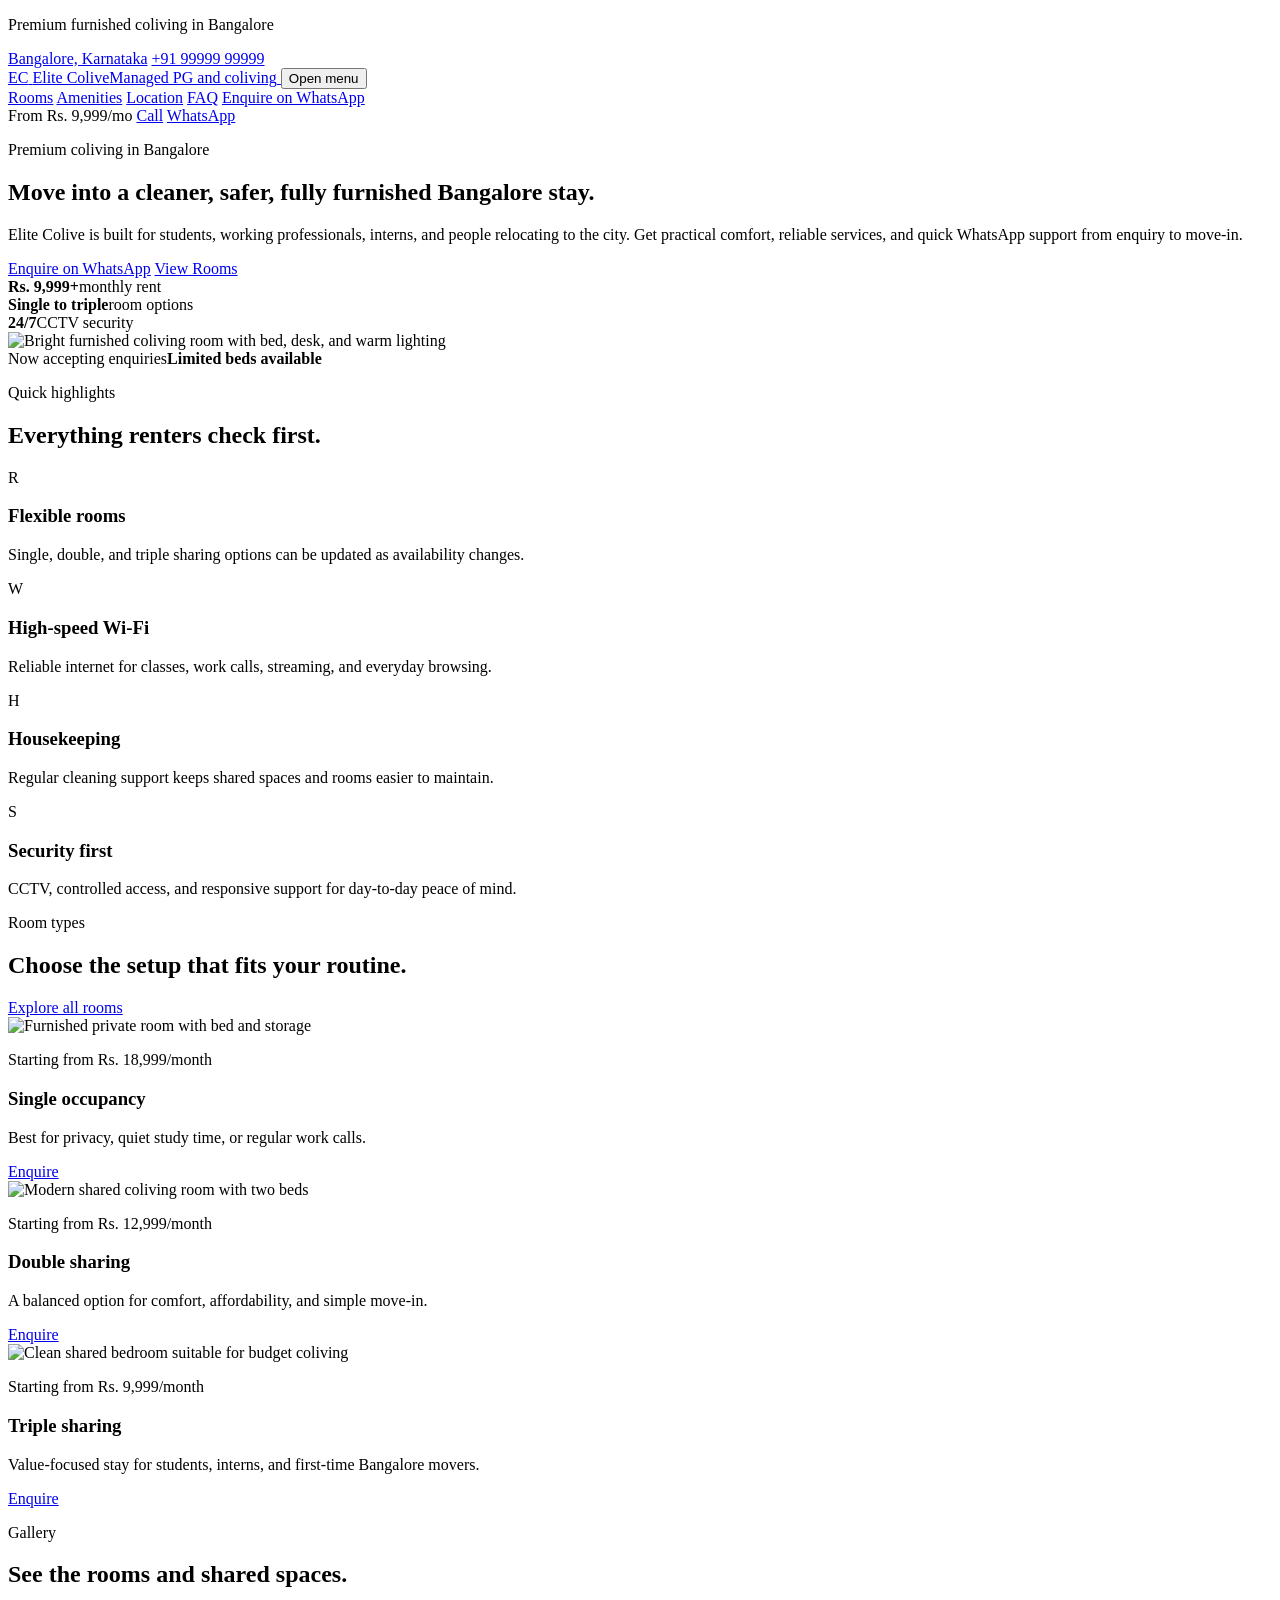
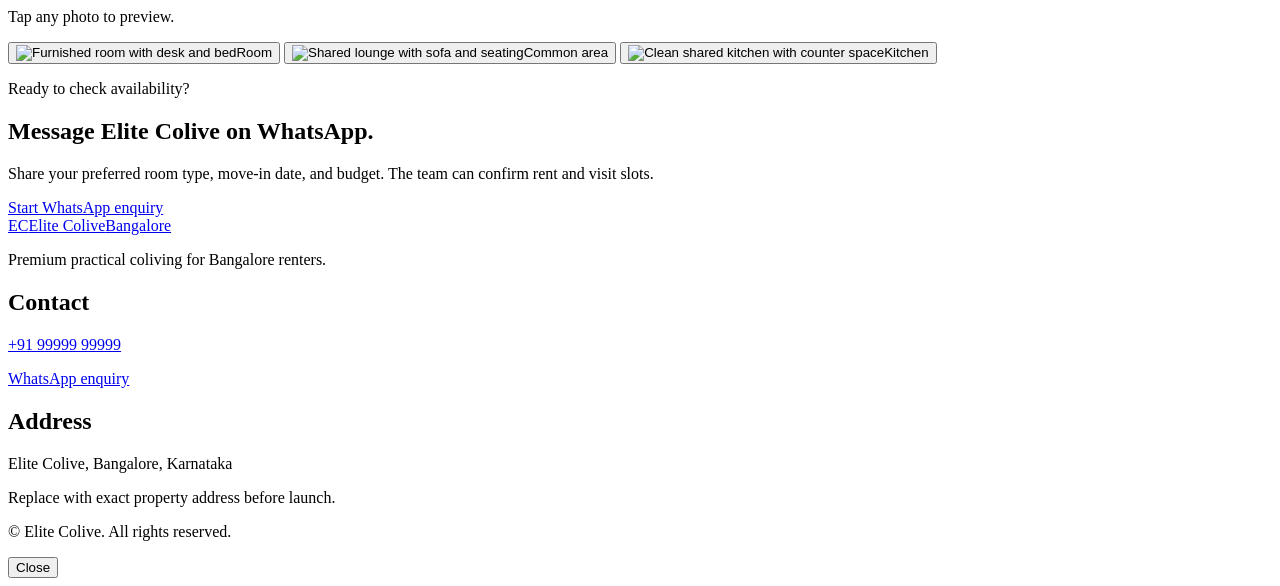
==== index.html @ 86d8f3c5 "Inital Upload" ====
<!DOCTYPE html>
<html lang="en">
  <head>
    <meta charset="UTF-8" />
    <meta name="viewport" content="width=device-width, initial-scale=1.0" />
    <title>Elite Colive Bangalore | Premium PG and Coliving Rooms</title>
    <meta name="description" content="Elite Colive offers clean, secure, fully furnished coliving rooms in Bangalore with Wi-Fi, housekeeping, food options, and quick WhatsApp enquiry." />
    <meta name="keywords" content="Elite Colive, colive Bangalore, PG in Bangalore, coliving Bangalore, furnished rooms Bangalore" />
    <meta property="og:title" content="Elite Colive Bangalore" />
    <meta property="og:description" content="Premium practical coliving rooms in Bangalore for students, professionals, interns, and relocators." />
    <meta property="og:image" content="https://images.unsplash.com/photo-1522708323590-d24dbb6b0267?auto=format&fit=crop&w=1200&q=80" />
    <meta property="og:type" content="website" />
    <link rel="preconnect" href="https://images.unsplash.com" />
    <link rel="stylesheet" href="assets/css/base.css" />
    <link rel="stylesheet" href="assets/css/components.css" />
    <link rel="stylesheet" href="assets/css/responsive.css" />
  </head>
  <body>
    <header class="site-header header-v2">
      <div class="header-top">
        <div class="container header-top-inner">
          <p>Premium furnished coliving in Bangalore</p>
          <div class="header-top-links">
            <a href="location.html">Bangalore, Karnataka</a>
            <a href="tel:+919999999999">+91 99999 99999</a>
          </div>
        </div>
      </div>
      <div class="container header-inner header-v2-inner">
        <a class="brand brand-v2" href="index.html" aria-label="Elite Colive home">
          <span class="brand-mark" aria-hidden="true">EC</span>
          <span><span class="brand-name">Elite Colive</span><span class="brand-place">Managed PG and coliving</span></span>
        </a>
        <button class="nav-toggle" type="button" aria-expanded="false" aria-controls="site-nav" data-nav-toggle>
          <span class="sr-only">Open menu</span><span></span><span></span><span></span>
        </button>
        <nav class="site-nav nav-v2" id="site-nav" data-nav>
          <a href="rooms.html">Rooms</a>
          <a href="amenities.html">Amenities</a>
          <a href="location.html">Location</a>
          <a href="faq.html">FAQ</a>
          <a class="mobile-nav-cta" href="#" data-whatsapp>Enquire on WhatsApp</a>
        </nav>
        <div class="header-actions">
          <span class="header-price">From Rs. 9,999/mo</span>
          <a class="btn btn-secondary header-call" href="tel:+919999999999">Call</a>
          <a class="btn btn-primary header-cta" href="#" data-whatsapp>WhatsApp</a>
        </div>
      </div>
    </header>

    <main>
      <section class="hero section">
        <div class="container hero-grid">
          <div class="hero-copy">
            <p class="eyebrow">Premium coliving in Bangalore</p>
            <h1>Move into a cleaner, safer, fully furnished Bangalore stay.</h1>
            <p class="hero-text">Elite Colive is built for students, working professionals, interns, and people relocating to the city. Get practical comfort, reliable services, and quick WhatsApp support from enquiry to move-in.</p>
            <div class="hero-actions">
              <a class="btn btn-primary" href="#" data-whatsapp>Enquire on WhatsApp</a>
              <a class="btn btn-secondary" href="rooms.html">View Rooms</a>
            </div>
            <div class="hero-stats" aria-label="Property highlights">
              <div><strong>Rs. 9,999+</strong><span>monthly rent</span></div>
              <div><strong>Single to triple</strong><span>room options</span></div>
              <div><strong>24/7</strong><span>CCTV security</span></div>
            </div>
          </div>
          <div class="hero-media">
            <img src="https://images.unsplash.com/photo-1522708323590-d24dbb6b0267?auto=format&fit=crop&w=1100&q=82" alt="Bright furnished coliving room with bed, desk, and warm lighting" />
            <div class="hero-badge"><span>Now accepting enquiries</span><strong>Limited beds available</strong></div>
          </div>
        </div>
      </section>

      <section class="section section-muted" aria-labelledby="highlights-title">
        <div class="container">
          <div class="section-heading">
            <p class="eyebrow">Quick highlights</p>
            <h2 id="highlights-title">Everything renters check first.</h2>
          </div>
          <div class="highlight-grid">
            <article class="feature-card"><span class="feature-icon">R</span><h3>Flexible rooms</h3><p>Single, double, and triple sharing options can be updated as availability changes.</p></article>
            <article class="feature-card"><span class="feature-icon">W</span><h3>High-speed Wi-Fi</h3><p>Reliable internet for classes, work calls, streaming, and everyday browsing.</p></article>
            <article class="feature-card"><span class="feature-icon">H</span><h3>Housekeeping</h3><p>Regular cleaning support keeps shared spaces and rooms easier to maintain.</p></article>
            <article class="feature-card"><span class="feature-icon">S</span><h3>Security first</h3><p>CCTV, controlled access, and responsive support for day-to-day peace of mind.</p></article>
          </div>
        </div>
      </section>

      <section class="section" aria-labelledby="rooms-preview-title">
        <div class="container">
          <div class="section-heading section-heading-split">
            <div><p class="eyebrow">Room types</p><h2 id="rooms-preview-title">Choose the setup that fits your routine.</h2></div>
            <a class="text-link" href="rooms.html">Explore all rooms</a>
          </div>
          <div class="room-grid">
            <article class="room-card">
              <img src="https://images.unsplash.com/photo-1560448204-e02f11c3d0e2?auto=format&fit=crop&w=900&q=80" alt="Furnished private room with bed and storage" />
              <div class="room-card-body"><p class="room-price">Starting from Rs. 18,999/month</p><h3>Single occupancy</h3><p>Best for privacy, quiet study time, or regular work calls.</p><a class="btn btn-outline" href="#" data-whatsapp>Enquire</a></div>
            </article>
            <article class="room-card">
              <img src="https://images.unsplash.com/photo-1493809842364-78817add7ffb?auto=format&fit=crop&w=900&q=80" alt="Modern shared coliving room with two beds" />
              <div class="room-card-body"><p class="room-price">Starting from Rs. 12,999/month</p><h3>Double sharing</h3><p>A balanced option for comfort, affordability, and simple move-in.</p><a class="btn btn-outline" href="#" data-whatsapp>Enquire</a></div>
            </article>
            <article class="room-card">
              <img src="https://images.unsplash.com/photo-1555854877-bab0e564b8d5?auto=format&fit=crop&w=900&q=80" alt="Clean shared bedroom suitable for budget coliving" />
              <div class="room-card-body"><p class="room-price">Starting from Rs. 9,999/month</p><h3>Triple sharing</h3><p>Value-focused stay for students, interns, and first-time Bangalore movers.</p><a class="btn btn-outline" href="#" data-whatsapp>Enquire</a></div>
            </article>
          </div>
        </div>
      </section>

      <section class="section section-muted" aria-labelledby="gallery-title">
        <div class="container">
          <div class="section-heading section-heading-split">
            <div><p class="eyebrow">Gallery</p><h2 id="gallery-title">See the rooms and shared spaces.</h2></div>
            <p class="section-note">Tap any photo to preview.</p>
          </div>
          <div class="gallery-grid" data-gallery>
            <button class="gallery-item" type="button" data-full="https://images.unsplash.com/photo-1522708323590-d24dbb6b0267?auto=format&fit=crop&w=1400&q=84"><img src="https://images.unsplash.com/photo-1522708323590-d24dbb6b0267?auto=format&fit=crop&w=700&q=80" alt="Furnished room with desk and bed" /><span>Room</span></button>
            <button class="gallery-item" type="button" data-full="https://images.unsplash.com/photo-1554995207-c18c203602cb?auto=format&fit=crop&w=1400&q=84"><img src="https://images.unsplash.com/photo-1554995207-c18c203602cb?auto=format&fit=crop&w=700&q=80" alt="Shared lounge with sofa and seating" /><span>Common area</span></button>
            <button class="gallery-item" type="button" data-full="https://images.unsplash.com/photo-1556911220-bff31c812dba?auto=format&fit=crop&w=1400&q=84"><img src="https://images.unsplash.com/photo-1556911220-bff31c812dba?auto=format&fit=crop&w=700&q=80" alt="Clean shared kitchen with counter space" /><span>Kitchen</span></button>
          </div>
        </div>
      </section>

      <section class="cta-section" aria-labelledby="cta-title">
        <div class="container cta-panel">
          <div><p class="eyebrow">Ready to check availability?</p><h2 id="cta-title">Message Elite Colive on WhatsApp.</h2><p>Share your preferred room type, move-in date, and budget. The team can confirm rent and visit slots.</p></div>
          <a class="btn btn-primary" href="#" data-whatsapp>Start WhatsApp enquiry</a>
        </div>
      </section>
    </main>

    <footer class="site-footer">
      <div class="container footer-grid">
        <div><a class="brand footer-brand" href="index.html"><span class="brand-mark">EC</span><span><span class="brand-name">Elite Colive</span><span class="brand-place">Bangalore</span></span></a><p>Premium practical coliving for Bangalore renters.</p></div>
        <div><h2>Contact</h2><p><a href="tel:+919999999999">+91 99999 99999</a></p><p><a href="#" data-whatsapp>WhatsApp enquiry</a></p></div>
        <div><h2>Address</h2><p>Elite Colive, Bangalore, Karnataka</p><p>Replace with exact property address before launch.</p></div>
      </div>
      <div class="container footer-bottom"><p>&copy; <span data-year></span> Elite Colive. All rights reserved.</p></div>
    </footer>

    <div class="lightbox" data-lightbox aria-hidden="true"><button class="lightbox-close" type="button" data-lightbox-close aria-label="Close image preview">Close</button><img src="" alt="" data-lightbox-image /></div>
    <script src="assets/js/main.js" defer></script>
  </body>
</html>
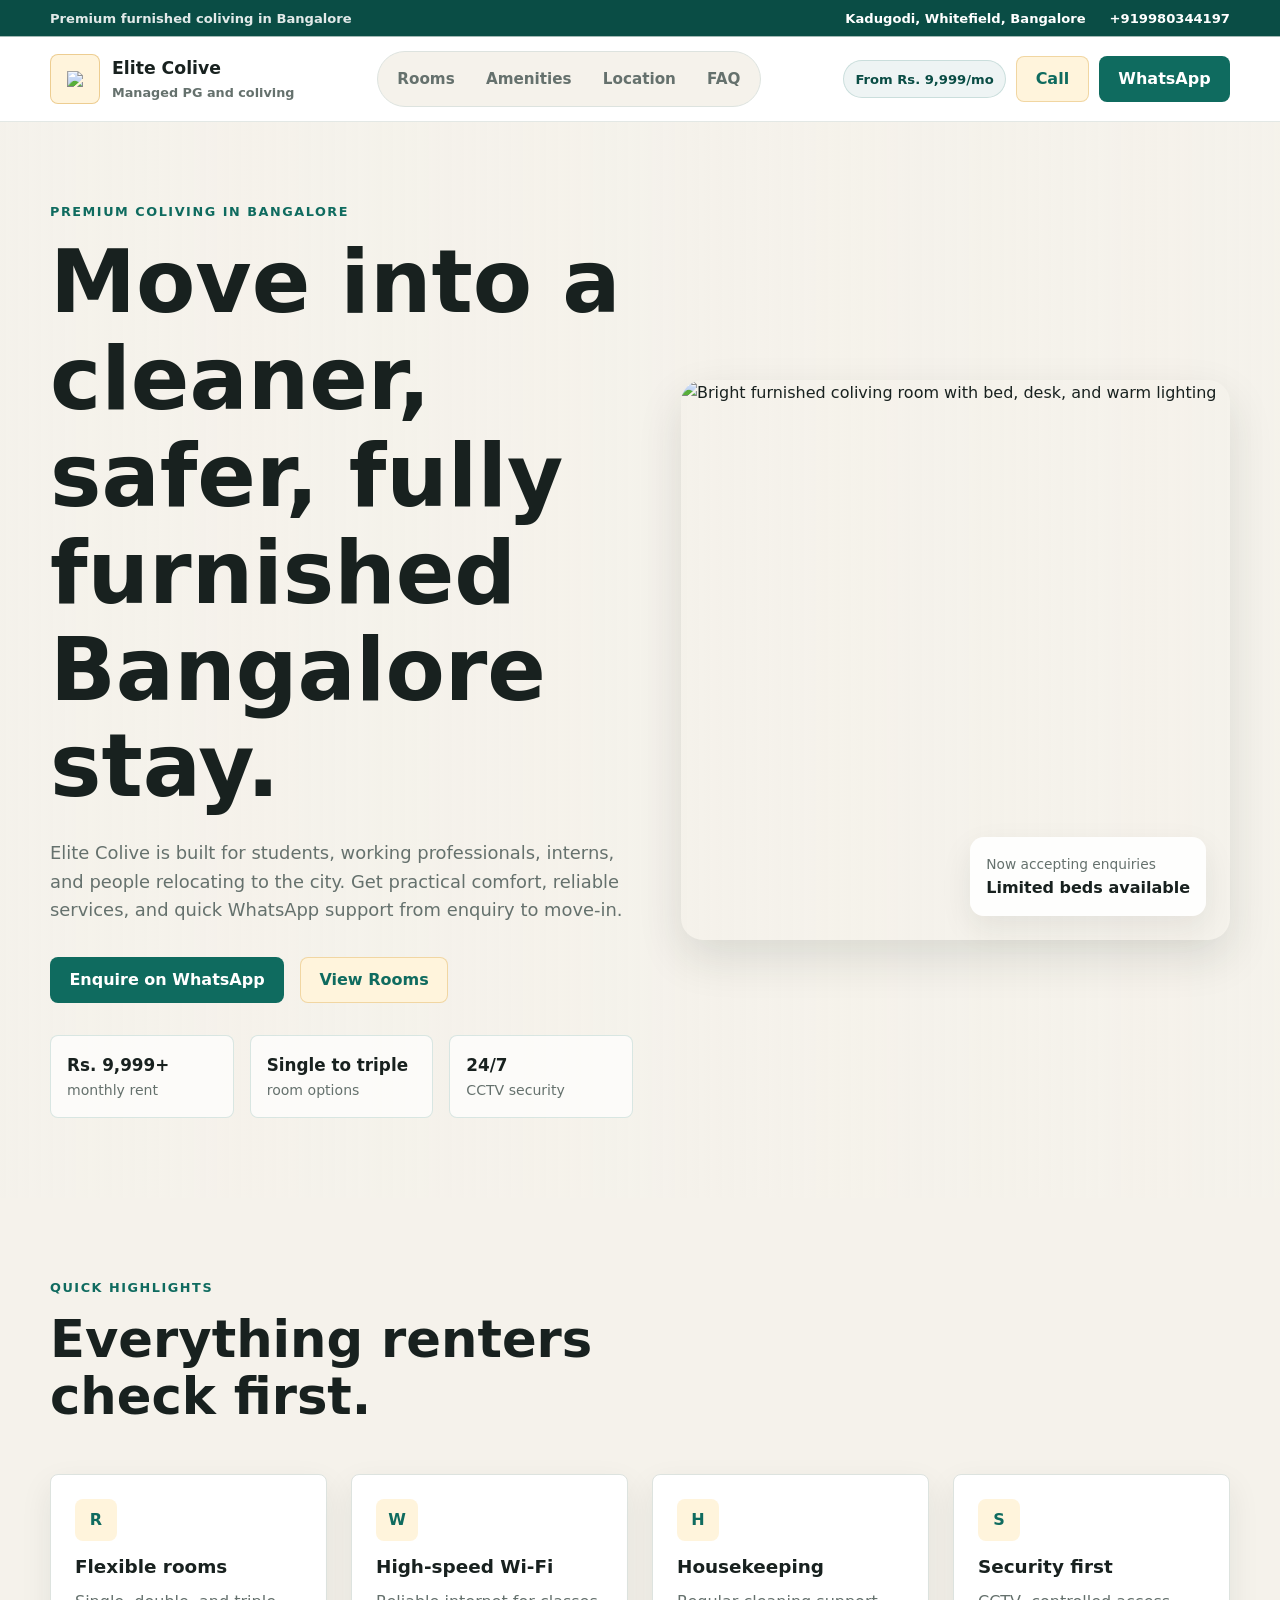
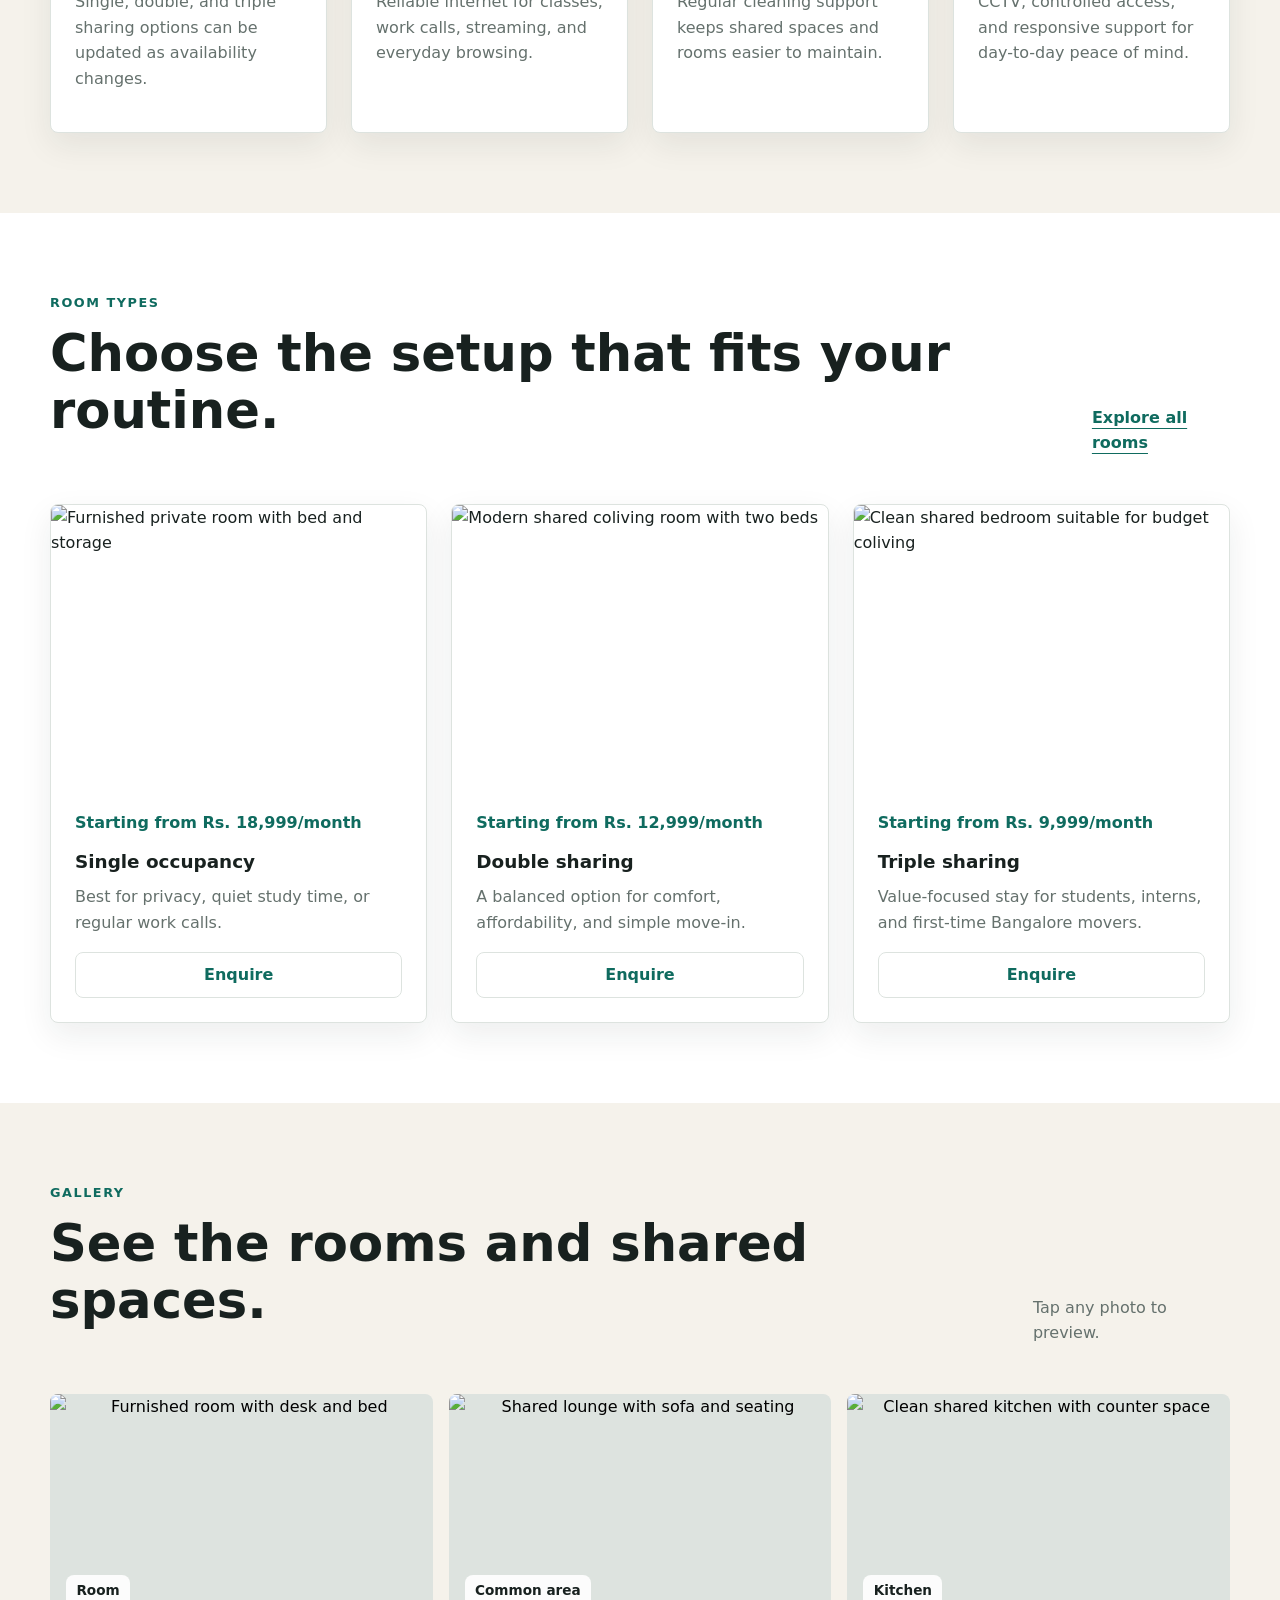
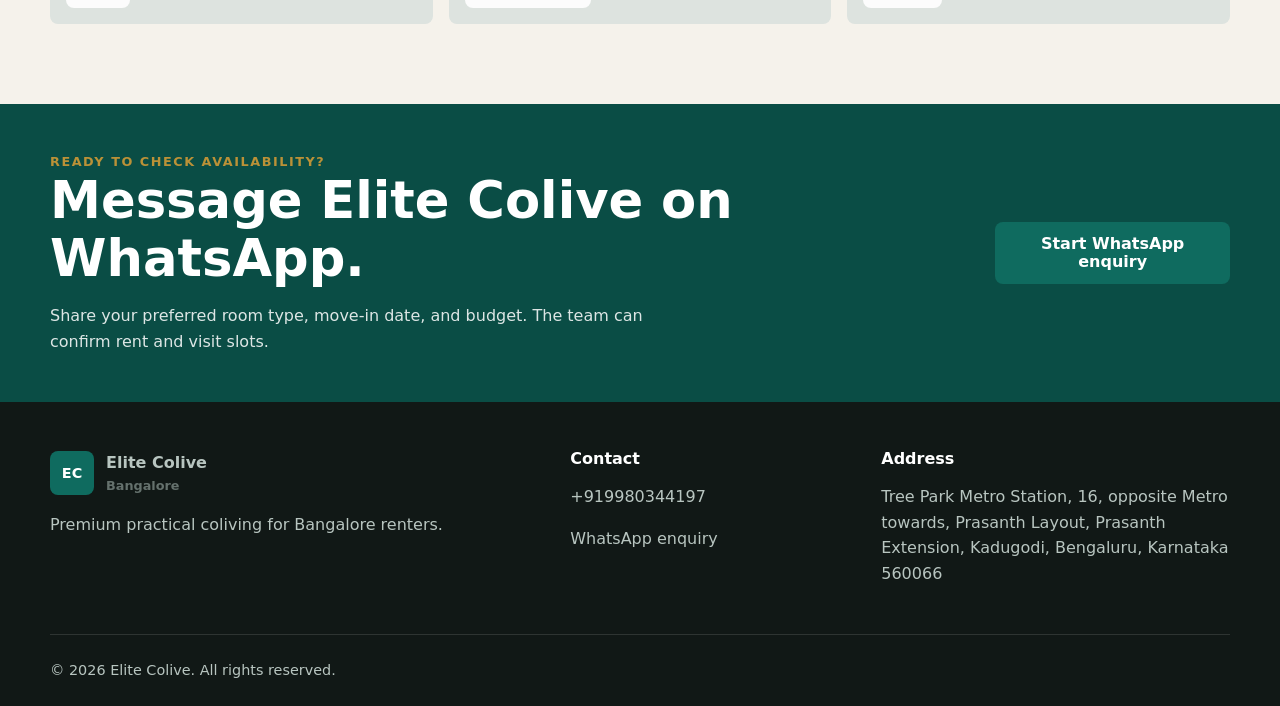
==== commit d5632a11: "Updated with real data" ====
--- a/index.html
+++ b/index.html
@@ -21,14 +21,14 @@
         <div class="container header-top-inner">
           <p>Premium furnished coliving in Bangalore</p>
           <div class="header-top-links">
-            <a href="location.html">Bangalore, Karnataka</a>
-            <a href="tel:+919999999999">+91 99999 99999</a>
+            <a href="location.html">Kadugodi, Whitefield, Bangalore</a>
+            <a href="tel:+919980344197">+919980344197</a>
           </div>
         </div>
       </div>
       <div class="container header-inner header-v2-inner">
         <a class="brand brand-v2" href="index.html" aria-label="Elite Colive home">
-          <span class="brand-mark" aria-hidden="true">EC</span>
+          <span class="brand-mark" aria-hidden="true"><img src="./assets/images/EliteColiveLogo2.png"/></span>
           <span><span class="brand-name">Elite Colive</span><span class="brand-place">Managed PG and coliving</span></span>
         </a>
         <button class="nav-toggle" type="button" aria-expanded="false" aria-controls="site-nav" data-nav-toggle>
@@ -43,7 +43,7 @@
         </nav>
         <div class="header-actions">
           <span class="header-price">From Rs. 9,999/mo</span>
-          <a class="btn btn-secondary header-call" href="tel:+919999999999">Call</a>
+          <a class="btn btn-secondary header-call" href="tel:+919980344197">Call</a>
           <a class="btn btn-primary header-cta" href="#" data-whatsapp>WhatsApp</a>
         </div>
       </div>
@@ -136,8 +136,8 @@
     <footer class="site-footer">
       <div class="container footer-grid">
         <div><a class="brand footer-brand" href="index.html"><span class="brand-mark">EC</span><span><span class="brand-name">Elite Colive</span><span class="brand-place">Bangalore</span></span></a><p>Premium practical coliving for Bangalore renters.</p></div>
-        <div><h2>Contact</h2><p><a href="tel:+919999999999">+91 99999 99999</a></p><p><a href="#" data-whatsapp>WhatsApp enquiry</a></p></div>
-        <div><h2>Address</h2><p>Elite Colive, Bangalore, Karnataka</p><p>Replace with exact property address before launch.</p></div>
+        <div><h2>Contact</h2><p><a href="tel:+919980344197">+919980344197</a></p><p><a href="#" data-whatsapp>WhatsApp enquiry</a></p></div>
+        <div><h2>Address</h2><p>Tree Park Metro Station, 16, opposite Metro towards, Prasanth Layout, Prasanth Extension, Kadugodi, Bengaluru, Karnataka 560066</p></div>
       </div>
       <div class="container footer-bottom"><p>&copy; <span data-year></span> Elite Colive. All rights reserved.</p></div>
     </footer>
--- a/assets/css/base.css
+++ b/assets/css/base.css
@@ -0,0 +1,163 @@
+:root {
+  --color-ink: #18211f;
+  --color-muted: #65716d;
+  --color-soft: #f5f2eb;
+  --color-surface: #ffffff;
+  --color-line: #dde3df;
+  --color-primary: #0f6b5f;
+  --color-primary-dark: #0a4d45;
+  --color-accent: #d89d35;
+  --color-accent-soft: #fff4dc;
+  --shadow-soft: 0 18px 45px rgba(23, 38, 35, 0.12);
+  --shadow-card: 0 12px 32px rgba(23, 38, 35, 0.08);
+  --radius-sm: 8px;
+  --radius-md: 14px;
+  --radius-lg: 22px;
+  --container: 1180px;
+  --space-sm: 0.75rem;
+  --space-md: 1rem;
+  --space-lg: 1.5rem;
+  --space-xl: 2rem;
+  --space-2xl: 3rem;
+  --space-3xl: 5rem;
+  --font-main: Inter, ui-sans-serif, system-ui, -apple-system, BlinkMacSystemFont, "Segoe UI", sans-serif;
+}
+
+*,
+*::before,
+*::after {
+  box-sizing: border-box;
+}
+
+html {
+  scroll-behavior: smooth;
+}
+
+body {
+  margin: 0;
+  color: var(--color-ink);
+  font-family: var(--font-main);
+  line-height: 1.6;
+  background: var(--color-surface);
+}
+
+img {
+  display: block;
+  max-width: 100%;
+}
+
+button,
+input,
+textarea,
+select {
+  font: inherit;
+}
+
+button {
+  cursor: pointer;
+}
+
+a {
+  color: inherit;
+  text-decoration: none;
+}
+
+a:focus-visible,
+button:focus-visible {
+  outline: 3px solid rgba(216, 157, 53, 0.65);
+  outline-offset: 3px;
+}
+
+h1,
+h2,
+h3,
+p {
+  margin-top: 0;
+}
+
+h1,
+h2,
+h3 {
+  line-height: 1.12;
+  letter-spacing: 0;
+}
+
+h1 {
+  max-width: 11ch;
+  margin-bottom: var(--space-lg);
+  font-size: clamp(2.65rem, 7vw, 5.4rem);
+}
+
+h2 {
+  margin-bottom: var(--space-md);
+  font-size: clamp(2rem, 4vw, 3.2rem);
+}
+
+h3 {
+  margin-bottom: var(--space-sm);
+  font-size: 1.15rem;
+}
+
+p {
+  color: var(--color-muted);
+}
+
+.container {
+  width: min(100% - 32px, var(--container));
+  margin-inline: auto;
+}
+
+.narrow {
+  max-width: 820px;
+}
+
+.section {
+  padding: var(--space-3xl) 0;
+}
+
+.section-muted {
+  background: var(--color-soft);
+}
+
+.section-heading {
+  max-width: 720px;
+  margin-bottom: var(--space-2xl);
+}
+
+.section-heading-split {
+  display: flex;
+  align-items: end;
+  justify-content: space-between;
+  gap: var(--space-xl);
+  max-width: none;
+}
+
+.section-copy {
+  max-width: 62ch;
+  font-size: 1.05rem;
+}
+
+.section-note {
+  margin-bottom: 0;
+}
+
+.eyebrow {
+  margin-bottom: var(--space-sm);
+  color: var(--color-primary);
+  font-size: 0.8rem;
+  font-weight: 800;
+  letter-spacing: 0.12em;
+  text-transform: uppercase;
+}
+
+.sr-only {
+  position: absolute;
+  width: 1px;
+  height: 1px;
+  padding: 0;
+  margin: -1px;
+  overflow: hidden;
+  clip: rect(0, 0, 0, 0);
+  white-space: nowrap;
+  border: 0;
+}
--- a/assets/css/components.css
+++ b/assets/css/components.css
@@ -0,0 +1,665 @@
+.site-header {
+  position: sticky;
+  top: 0;
+  z-index: 20;
+  border-bottom: 1px solid rgba(221, 227, 223, 0.8);
+  background: rgba(255, 255, 255, 0.92);
+  backdrop-filter: blur(18px);
+}
+
+.header-top {
+  border-bottom: 1px solid rgba(221, 227, 223, 0.72);
+  background: var(--color-primary-dark);
+}
+
+.header-top-inner {
+  display: flex;
+  align-items: center;
+  justify-content: space-between;
+  gap: var(--space-md);
+  min-height: 36px;
+  font-size: 0.82rem;
+  font-weight: 750;
+}
+
+.header-top p {
+  margin: 0;
+  color: rgba(255, 255, 255, 0.88);
+}
+
+.header-top-links {
+  display: flex;
+  align-items: center;
+  gap: var(--space-lg);
+}
+
+.header-top-links a {
+  color: #fff;
+}
+
+.header-inner {
+  display: grid;
+  grid-template-columns: auto 1fr auto;
+  align-items: center;
+  gap: var(--space-xl);
+  min-height: 76px;
+}
+
+.header-v2-inner {
+  grid-template-columns: auto minmax(360px, 1fr) auto;
+  min-height: 84px;
+}
+
+.brand {
+  display: inline-flex;
+  align-items: center;
+  gap: var(--space-sm);
+  font-weight: 800;
+}
+
+.brand-v2 {
+  min-width: max-content;
+}
+
+.brand-mark {
+  display: grid;
+  width: 44px;
+  height: 44px;
+  place-items: center;
+  border-radius: var(--radius-sm);
+  color: #fff;
+  background: var(--color-primary);
+  font-size: 0.9rem;
+}
+
+.brand-v2 .brand-mark {
+  width: 50px;
+  height: 50px;
+  color: var(--color-primary-dark);
+  background: var(--color-accent-soft);
+  border: 1px solid rgba(216, 157, 53, 0.45);
+}
+
+.brand-name,
+.brand-place {
+  display: block;
+}
+
+.brand-place {
+  color: var(--color-muted);
+  font-size: 0.8rem;
+  font-weight: 700;
+}
+
+.brand-v2 .brand-name {
+  font-size: 1.08rem;
+}
+
+.site-nav {
+  display: flex;
+  align-items: center;
+  justify-content: center;
+  gap: var(--space-xl);
+  font-size: 0.95rem;
+  font-weight: 700;
+}
+
+.nav-v2 {
+  justify-self: center;
+  gap: 0.25rem;
+  padding: 0.35rem;
+  border: 1px solid var(--color-line);
+  border-radius: 999px;
+  background: var(--color-soft);
+}
+
+.site-nav a {
+  color: var(--color-muted);
+}
+
+.nav-v2 a {
+  padding: 0.55rem 0.85rem;
+  border-radius: 999px;
+}
+
+.site-nav a:hover,
+.site-nav a[aria-current="page"] {
+  color: var(--color-primary);
+}
+
+.nav-v2 a:hover,
+.nav-v2 a[aria-current="page"] {
+  color: var(--color-primary-dark);
+  background: var(--color-surface);
+}
+
+.mobile-nav-cta {
+  display: none;
+}
+
+.header-actions {
+  display: flex;
+  align-items: center;
+  justify-content: end;
+  gap: 0.65rem;
+}
+
+.header-price {
+  display: inline-flex;
+  align-items: center;
+  min-height: 38px;
+  padding: 0.45rem 0.7rem;
+  border: 1px solid rgba(15, 107, 95, 0.16);
+  border-radius: 999px;
+  color: var(--color-primary-dark);
+  background: rgba(15, 107, 95, 0.07);
+  font-size: 0.82rem;
+  font-weight: 850;
+  white-space: nowrap;
+}
+
+.header-call {
+  min-height: 40px;
+  padding-inline: 0.9rem;
+}
+
+.nav-toggle {
+  display: none;
+  width: 44px;
+  height: 44px;
+  padding: 10px;
+  border: 1px solid var(--color-line);
+  border-radius: var(--radius-sm);
+  background: var(--color-surface);
+}
+
+.nav-toggle span:not(.sr-only) {
+  display: block;
+  height: 2px;
+  margin: 5px 0;
+  background: var(--color-ink);
+}
+
+.btn {
+  display: inline-flex;
+  align-items: center;
+  justify-content: center;
+  min-height: 46px;
+  padding: 0.75rem 1.15rem;
+  border: 1px solid transparent;
+  border-radius: var(--radius-sm);
+  font-weight: 800;
+  line-height: 1.1;
+  text-align: center;
+  transition: transform 160ms ease, border-color 160ms ease, background 160ms ease;
+}
+
+.btn:hover {
+  transform: translateY(-1px);
+}
+
+.btn-primary {
+  color: #fff;
+  background: var(--color-primary);
+}
+
+.btn-primary:hover {
+  background: var(--color-primary-dark);
+}
+
+.btn-secondary {
+  color: var(--color-primary);
+  background: var(--color-accent-soft);
+  border-color: rgba(216, 157, 53, 0.35);
+}
+
+.btn-outline {
+  width: 100%;
+  color: var(--color-primary);
+  border-color: var(--color-line);
+  background: var(--color-surface);
+}
+
+.text-link {
+  color: var(--color-primary);
+  font-weight: 800;
+  text-decoration: underline;
+  text-underline-offset: 5px;
+}
+
+.hero,
+.page-hero {
+  background: linear-gradient(90deg, rgba(245, 242, 235, 0.95), rgba(245, 242, 235, 0.52)), var(--color-soft);
+}
+
+.hero {
+  min-height: calc(100vh - 76px);
+  display: grid;
+  align-items: center;
+}
+
+.page-hero {
+  border-bottom: 1px solid var(--color-line);
+}
+
+.hero-grid {
+  display: grid;
+  grid-template-columns: minmax(0, 1.03fr) minmax(360px, 0.97fr);
+  align-items: center;
+  gap: var(--space-2xl);
+}
+
+.hero-text {
+  max-width: 62ch;
+  font-size: 1.12rem;
+}
+
+.hero-actions {
+  display: flex;
+  flex-wrap: wrap;
+  gap: var(--space-md);
+  margin: var(--space-xl) 0;
+}
+
+.hero-stats {
+  display: grid;
+  grid-template-columns: repeat(3, minmax(0, 1fr));
+  gap: var(--space-md);
+  max-width: 640px;
+}
+
+.hero-stats div {
+  padding: var(--space-md);
+  border: 1px solid rgba(15, 107, 95, 0.15);
+  border-radius: var(--radius-sm);
+  background: rgba(255, 255, 255, 0.68);
+}
+
+.hero-stats strong,
+.hero-stats span {
+  display: block;
+}
+
+.hero-stats strong {
+  font-size: 1.05rem;
+}
+
+.hero-stats span {
+  color: var(--color-muted);
+  font-size: 0.88rem;
+}
+
+.hero-media {
+  position: relative;
+  min-height: 560px;
+}
+
+.hero-media img {
+  width: 100%;
+  height: 100%;
+  min-height: 560px;
+  object-fit: cover;
+  border-radius: var(--radius-lg);
+  box-shadow: var(--shadow-soft);
+}
+
+.hero-badge {
+  position: absolute;
+  right: var(--space-lg);
+  bottom: var(--space-lg);
+  max-width: 260px;
+  padding: var(--space-md);
+  border-radius: var(--radius-md);
+  background: rgba(255, 255, 255, 0.92);
+  box-shadow: var(--shadow-card);
+}
+
+.hero-badge span,
+.hero-badge strong {
+  display: block;
+}
+
+.hero-badge span {
+  color: var(--color-muted);
+  font-size: 0.86rem;
+}
+
+.highlight-grid,
+.room-grid,
+.testimonial-grid,
+.audience-grid {
+  display: grid;
+  grid-template-columns: repeat(3, minmax(0, 1fr));
+  gap: var(--space-lg);
+}
+
+.highlight-grid {
+  grid-template-columns: repeat(4, minmax(0, 1fr));
+}
+
+.feature-card,
+.room-card,
+.testimonial-card,
+.audience-grid article,
+.reason-list article {
+  border: 1px solid var(--color-line);
+  border-radius: var(--radius-sm);
+  background: var(--color-surface);
+  box-shadow: var(--shadow-card);
+}
+
+.feature-card,
+.testimonial-card,
+.audience-grid article,
+.reason-list article {
+  padding: var(--space-lg);
+}
+
+.feature-icon {
+  display: grid;
+  width: 42px;
+  height: 42px;
+  place-items: center;
+  margin-bottom: var(--space-md);
+  border-radius: var(--radius-sm);
+  color: var(--color-primary);
+  background: var(--color-accent-soft);
+  font-weight: 900;
+}
+
+.room-card {
+  overflow: hidden;
+}
+
+.room-card img {
+  width: 100%;
+  aspect-ratio: 4 / 3;
+  object-fit: cover;
+}
+
+.room-card-body {
+  padding: var(--space-lg);
+}
+
+.room-price {
+  color: var(--color-primary);
+  font-weight: 900;
+}
+
+.check-list {
+  display: grid;
+  gap: 0.45rem;
+  padding: 0;
+  margin: var(--space-lg) 0;
+  list-style: none;
+  color: var(--color-muted);
+}
+
+.check-list li::before {
+  content: "";
+  display: inline-block;
+  width: 7px;
+  height: 7px;
+  margin-right: 9px;
+  border-radius: 50%;
+  background: var(--color-accent);
+  vertical-align: middle;
+}
+
+.amenity-grid {
+  display: grid;
+  grid-template-columns: repeat(4, minmax(0, 1fr));
+  gap: var(--space-md);
+}
+
+.amenity-item {
+  display: flex;
+  align-items: center;
+  gap: var(--space-md);
+  min-height: 76px;
+  padding: var(--space-md);
+  border: 1px solid var(--color-line);
+  border-radius: var(--radius-sm);
+  background: var(--color-surface);
+}
+
+.amenity-item span {
+  display: grid;
+  width: 40px;
+  height: 40px;
+  flex: 0 0 auto;
+  place-items: center;
+  border-radius: var(--radius-sm);
+  color: #fff;
+  background: var(--color-primary);
+  font-size: 0.78rem;
+  font-weight: 900;
+}
+
+.amenity-item p {
+  margin: 0;
+  color: var(--color-ink);
+  font-weight: 750;
+}
+
+.gallery-grid {
+  display: grid;
+  grid-template-columns: repeat(3, minmax(0, 1fr));
+  gap: var(--space-md);
+}
+
+.gallery-item {
+  position: relative;
+  min-height: 230px;
+  overflow: hidden;
+  padding: 0;
+  border: 0;
+  border-radius: var(--radius-sm);
+  background: var(--color-line);
+}
+
+.gallery-item img {
+  width: 100%;
+  height: 100%;
+  min-height: 230px;
+  object-fit: cover;
+  transition: transform 260ms ease;
+}
+
+.gallery-item:hover img {
+  transform: scale(1.04);
+}
+
+.gallery-item span {
+  position: absolute;
+  left: var(--space-md);
+  bottom: var(--space-md);
+  padding: 0.35rem 0.65rem;
+  border-radius: var(--radius-sm);
+  color: var(--color-ink);
+  background: rgba(255, 255, 255, 0.9);
+  font-size: 0.85rem;
+  font-weight: 800;
+}
+
+.location-grid,
+.why-grid,
+.faq-layout {
+  display: grid;
+  grid-template-columns: minmax(0, 0.85fr) minmax(360px, 1.15fr);
+  gap: var(--space-2xl);
+  align-items: center;
+}
+
+.why-grid,
+.faq-layout {
+  align-items: start;
+}
+
+.nearby-list,
+.reason-list,
+.faq-list {
+  display: grid;
+  gap: var(--space-md);
+}
+
+.nearby-list p {
+  margin: 0;
+  padding: var(--space-md);
+  border-left: 4px solid var(--color-accent);
+  background: var(--color-surface);
+}
+
+.map-panel {
+  overflow: hidden;
+  border: 1px solid var(--color-line);
+  border-radius: var(--radius-md);
+  box-shadow: var(--shadow-card);
+}
+
+.map-panel iframe {
+  display: block;
+  width: 100%;
+  height: 430px;
+  border: 0;
+}
+
+.faq-item {
+  border: 1px solid var(--color-line);
+  border-radius: var(--radius-sm);
+  background: var(--color-surface);
+  overflow: hidden;
+}
+
+.faq-item button {
+  display: flex;
+  width: 100%;
+  align-items: center;
+  justify-content: space-between;
+  gap: var(--space-lg);
+  padding: var(--space-lg);
+  border: 0;
+  color: var(--color-ink);
+  background: transparent;
+  font-weight: 850;
+  text-align: left;
+}
+
+.faq-item button::after {
+  content: "+";
+  color: var(--color-primary);
+  font-size: 1.3rem;
+}
+
+.faq-item.is-open button::after {
+  content: "-";
+}
+
+.faq-answer {
+  display: none;
+  padding: 0 var(--space-lg) var(--space-lg);
+}
+
+.faq-item.is-open .faq-answer {
+  display: block;
+}
+
+.cta-section {
+  padding: var(--space-2xl) 0;
+  background: var(--color-primary-dark);
+}
+
+.cta-panel {
+  display: flex;
+  align-items: center;
+  justify-content: space-between;
+  gap: var(--space-xl);
+}
+
+.cta-panel h2,
+.cta-panel p {
+  color: #fff;
+}
+
+.cta-panel .eyebrow {
+  color: var(--color-accent);
+}
+
+.cta-panel p {
+  max-width: 62ch;
+  margin-bottom: 0;
+  opacity: 0.86;
+}
+
+.site-footer {
+  padding: var(--space-2xl) 0 var(--space-lg);
+  color: #dfe8e4;
+  background: #111816;
+}
+
+.footer-grid {
+  display: grid;
+  grid-template-columns: 1.4fr 0.8fr 1fr;
+  gap: var(--space-xl);
+}
+
+.site-footer p,
+.site-footer a {
+  color: #b8c5c0;
+}
+
+.site-footer h2 {
+  margin-bottom: var(--space-md);
+  color: #fff;
+  font-size: 1rem;
+}
+
+.footer-brand {
+  margin-bottom: var(--space-md);
+  color: #fff;
+}
+
+.footer-bottom {
+  margin-top: var(--space-xl);
+  padding-top: var(--space-lg);
+  border-top: 1px solid rgba(255, 255, 255, 0.12);
+}
+
+.footer-bottom p {
+  margin: 0;
+  font-size: 0.9rem;
+}
+
+.lightbox {
+  position: fixed;
+  inset: 0;
+  z-index: 50;
+  display: none;
+  align-items: center;
+  justify-content: center;
+  padding: var(--space-xl);
+  background: rgba(10, 18, 16, 0.88);
+}
+
+.lightbox.is-open {
+  display: flex;
+}
+
+.lightbox img {
+  max-height: 82vh;
+  border-radius: var(--radius-sm);
+  box-shadow: var(--shadow-soft);
+}
+
+.lightbox-close {
+  position: absolute;
+  top: var(--space-lg);
+  right: var(--space-lg);
+  min-height: 42px;
+  padding: 0.55rem 0.8rem;
+  border: 1px solid rgba(255, 255, 255, 0.28);
+  border-radius: var(--radius-sm);
+  color: #fff;
+  background: rgba(255, 255, 255, 0.1);
+  font-weight: 800;
+}
--- a/assets/css/responsive.css
+++ b/assets/css/responsive.css
@@ -0,0 +1,166 @@
+@media (max-width: 1040px) {
+  .header-inner,
+  .header-v2-inner {
+    grid-template-columns: auto auto;
+    justify-content: space-between;
+  }
+
+  .nav-toggle {
+    display: block;
+    order: 3;
+  }
+
+  .header-cta {
+    display: none;
+  }
+
+  .header-actions {
+    display: none;
+  }
+
+  .header-top {
+    display: none;
+  }
+
+  .site-nav {
+    position: absolute;
+    top: 76px;
+    left: 0;
+    right: 0;
+    display: none;
+    flex-direction: column;
+    align-items: stretch;
+    gap: 0;
+    padding: var(--space-md);
+    border-bottom: 1px solid var(--color-line);
+    background: var(--color-surface);
+  }
+
+  .header-v2 .site-nav {
+    top: 84px;
+  }
+
+  .nav-v2 {
+    border-radius: 0;
+  }
+
+  .site-nav.is-open {
+    display: flex;
+  }
+
+  .site-nav a {
+    padding: var(--space-md);
+    border-radius: var(--radius-sm);
+  }
+
+  .mobile-nav-cta {
+    display: block;
+    color: #fff !important;
+    background: var(--color-primary);
+    text-align: center;
+  }
+
+  .hero-grid,
+  .location-grid,
+  .why-grid,
+  .faq-layout {
+    grid-template-columns: 1fr;
+  }
+
+  .hero {
+    min-height: auto;
+  }
+
+  .highlight-grid,
+  .amenity-grid {
+    grid-template-columns: repeat(2, minmax(0, 1fr));
+  }
+
+  .room-grid,
+  .testimonial-grid,
+  .audience-grid,
+  .gallery-grid {
+    grid-template-columns: repeat(2, minmax(0, 1fr));
+  }
+}
+
+@media (max-width: 720px) {
+  :root {
+    --space-3xl: 3.25rem;
+    --space-2xl: 2rem;
+  }
+
+  .container {
+    width: min(100% - 24px, var(--container));
+  }
+
+  h1 {
+    max-width: 12ch;
+    font-size: 3rem;
+  }
+
+  h2 {
+    font-size: 2rem;
+  }
+
+  .section-heading-split,
+  .cta-panel,
+  .hero-actions {
+    align-items: stretch;
+    flex-direction: column;
+  }
+
+  .hero-grid {
+    gap: var(--space-xl);
+  }
+
+  .hero-media,
+  .hero-media img {
+    min-height: 420px;
+  }
+
+  .hero-stats,
+  .highlight-grid,
+  .room-grid,
+  .amenity-grid,
+  .testimonial-grid,
+  .audience-grid,
+  .gallery-grid,
+  .footer-grid {
+    grid-template-columns: 1fr;
+  }
+
+  .hero-badge {
+    left: var(--space-md);
+    right: var(--space-md);
+    bottom: var(--space-md);
+    max-width: none;
+  }
+
+  .map-panel iframe {
+    height: 330px;
+  }
+
+  .btn {
+    width: 100%;
+  }
+}
+
+@media (max-width: 420px) {
+  .brand-name {
+    font-size: 0.95rem;
+  }
+
+  .brand-place {
+    font-size: 0.74rem;
+  }
+
+  h1 {
+    font-size: 2.55rem;
+  }
+
+  .hero-media,
+  .hero-media img {
+    min-height: 360px;
+  }
+}
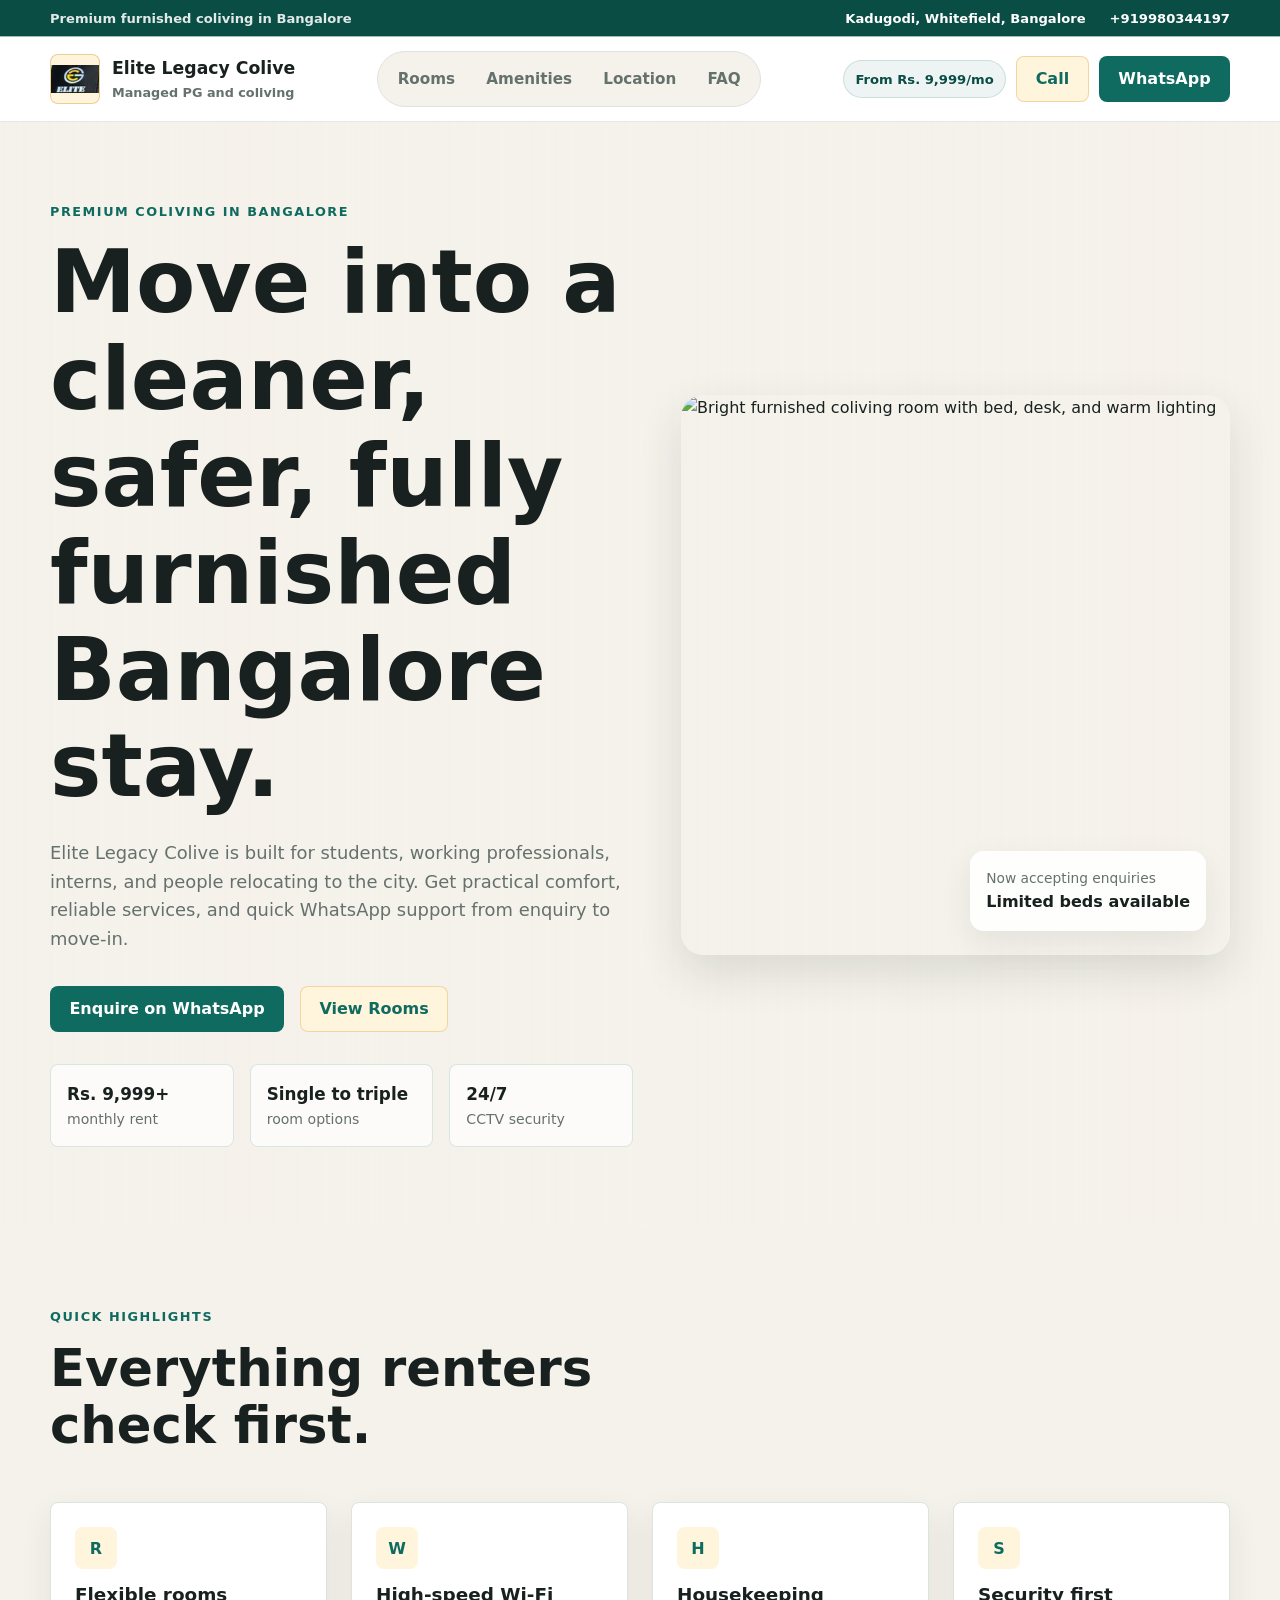
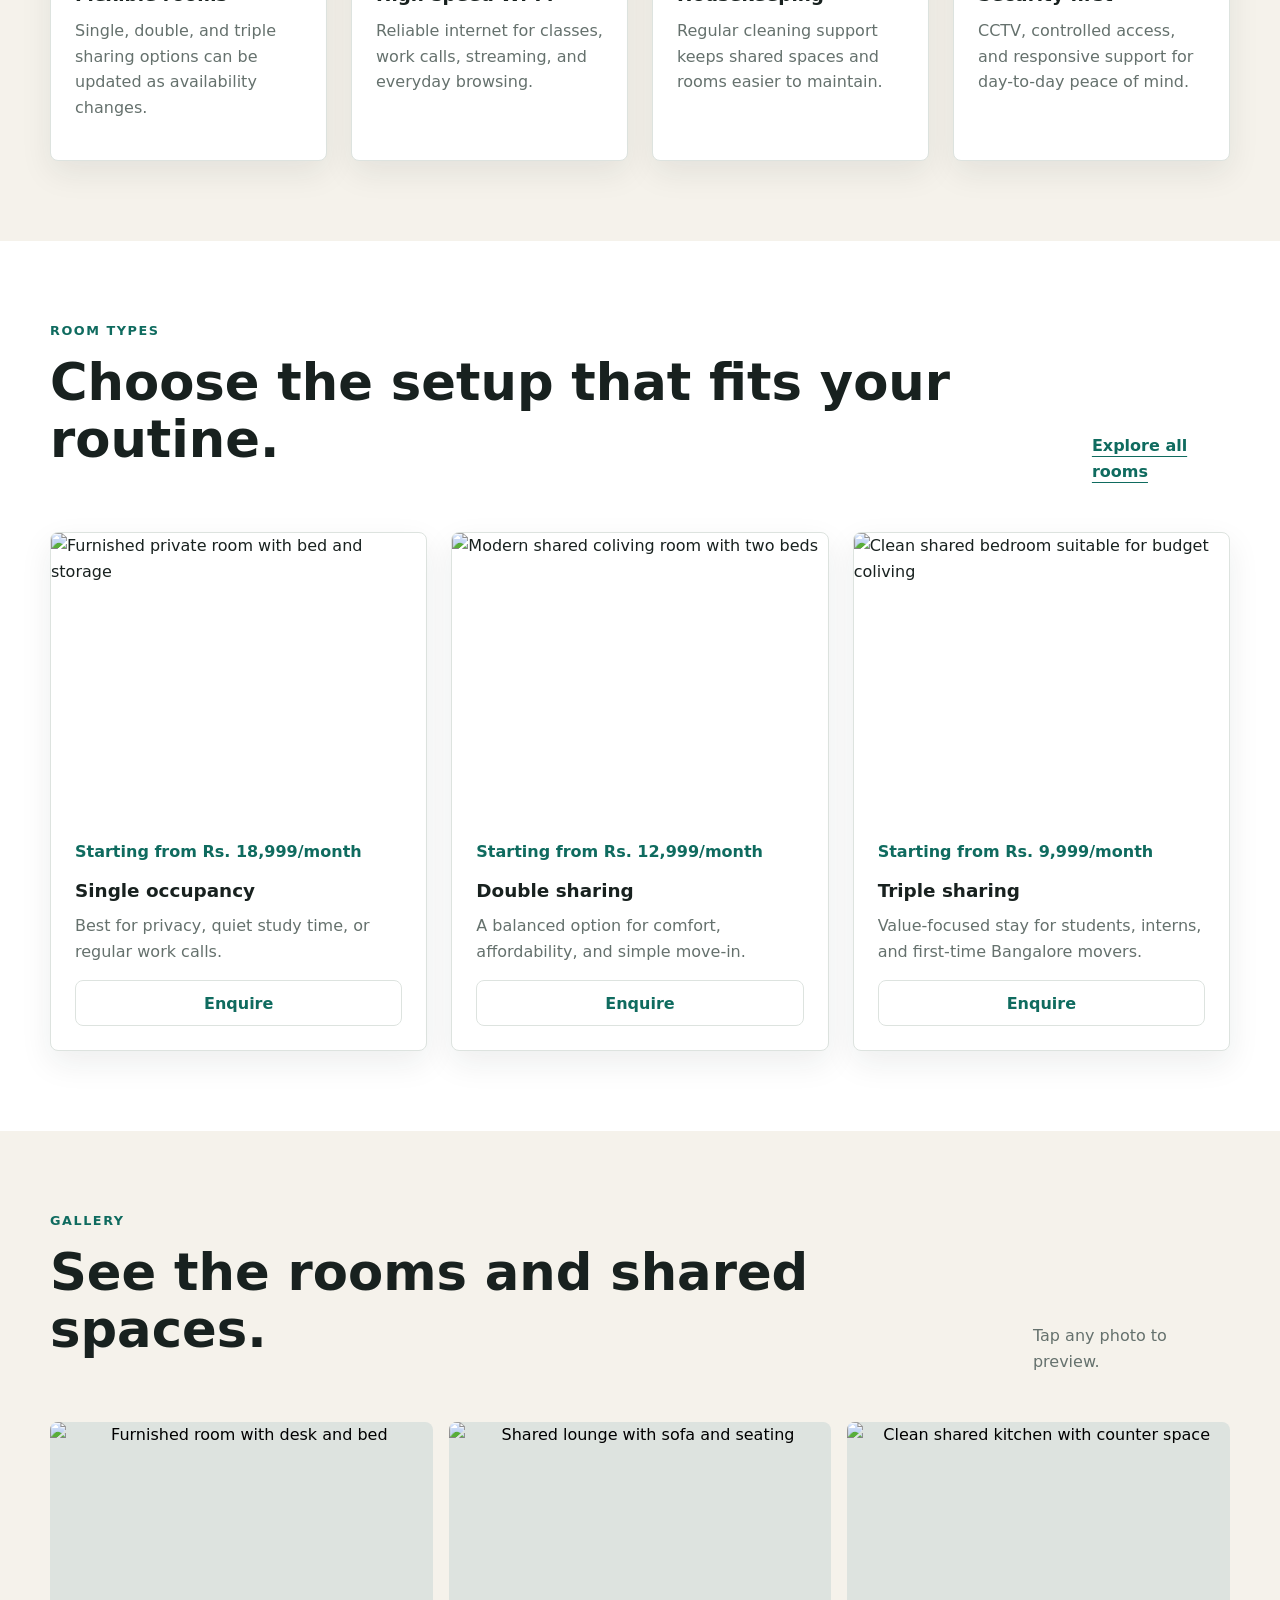
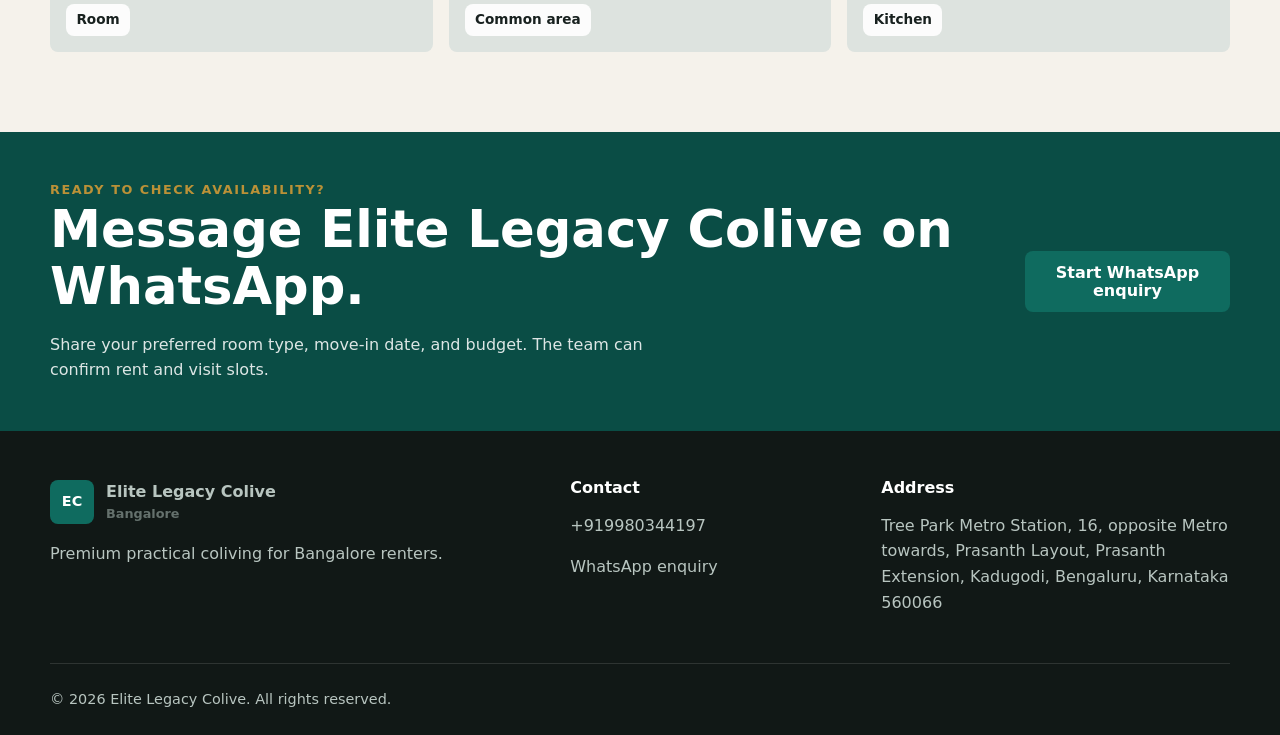
==== commit a236478f: "Updated colive name" ====
--- a/index.html
+++ b/index.html
@@ -3,10 +3,10 @@
   <head>
     <meta charset="UTF-8" />
     <meta name="viewport" content="width=device-width, initial-scale=1.0" />
-    <title>Elite Colive Bangalore | Premium PG and Coliving Rooms</title>
-    <meta name="description" content="Elite Colive offers clean, secure, fully furnished coliving rooms in Bangalore with Wi-Fi, housekeeping, food options, and quick WhatsApp enquiry." />
-    <meta name="keywords" content="Elite Colive, colive Bangalore, PG in Bangalore, coliving Bangalore, furnished rooms Bangalore" />
-    <meta property="og:title" content="Elite Colive Bangalore" />
+    <title>Elite Legacy Colive Bangalore | Premium PG and Coliving Rooms</title>
+    <meta name="description" content="Elite Legacy Colive offers clean, secure, fully furnished coliving rooms in Bangalore with Wi-Fi, housekeeping, food options, and quick WhatsApp enquiry." />
+    <meta name="keywords" content="Elite Legacy Colive, colive Bangalore, PG in Bangalore, coliving Bangalore, furnished rooms Bangalore" />
+    <meta property="og:title" content="Elite Legacy Colive Bangalore" />
     <meta property="og:description" content="Premium practical coliving rooms in Bangalore for students, professionals, interns, and relocators." />
     <meta property="og:image" content="https://images.unsplash.com/photo-1522708323590-d24dbb6b0267?auto=format&fit=crop&w=1200&q=80" />
     <meta property="og:type" content="website" />
@@ -27,9 +27,9 @@
         </div>
       </div>
       <div class="container header-inner header-v2-inner">
-        <a class="brand brand-v2" href="index.html" aria-label="Elite Colive home">
+        <a class="brand brand-v2" href="index.html" aria-label="Elite Legacy Colive home">
           <span class="brand-mark" aria-hidden="true"><img src="./assets/images/EliteColiveLogo2.png"/></span>
-          <span><span class="brand-name">Elite Colive</span><span class="brand-place">Managed PG and coliving</span></span>
+          <span><span class="brand-name">Elite Legacy Colive</span><span class="brand-place">Managed PG and coliving</span></span>
         </a>
         <button class="nav-toggle" type="button" aria-expanded="false" aria-controls="site-nav" data-nav-toggle>
           <span class="sr-only">Open menu</span><span></span><span></span><span></span>
@@ -55,7 +55,7 @@
           <div class="hero-copy">
             <p class="eyebrow">Premium coliving in Bangalore</p>
             <h1>Move into a cleaner, safer, fully furnished Bangalore stay.</h1>
-            <p class="hero-text">Elite Colive is built for students, working professionals, interns, and people relocating to the city. Get practical comfort, reliable services, and quick WhatsApp support from enquiry to move-in.</p>
+            <p class="hero-text">Elite Legacy Colive is built for students, working professionals, interns, and people relocating to the city. Get practical comfort, reliable services, and quick WhatsApp support from enquiry to move-in.</p>
             <div class="hero-actions">
               <a class="btn btn-primary" href="#" data-whatsapp>Enquire on WhatsApp</a>
               <a class="btn btn-secondary" href="rooms.html">View Rooms</a>
@@ -127,7 +127,7 @@
 
       <section class="cta-section" aria-labelledby="cta-title">
         <div class="container cta-panel">
-          <div><p class="eyebrow">Ready to check availability?</p><h2 id="cta-title">Message Elite Colive on WhatsApp.</h2><p>Share your preferred room type, move-in date, and budget. The team can confirm rent and visit slots.</p></div>
+          <div><p class="eyebrow">Ready to check availability?</p><h2 id="cta-title">Message Elite Legacy Colive on WhatsApp.</h2><p>Share your preferred room type, move-in date, and budget. The team can confirm rent and visit slots.</p></div>
           <a class="btn btn-primary" href="#" data-whatsapp>Start WhatsApp enquiry</a>
         </div>
       </section>
@@ -135,11 +135,11 @@
 
     <footer class="site-footer">
       <div class="container footer-grid">
-        <div><a class="brand footer-brand" href="index.html"><span class="brand-mark">EC</span><span><span class="brand-name">Elite Colive</span><span class="brand-place">Bangalore</span></span></a><p>Premium practical coliving for Bangalore renters.</p></div>
+        <div><a class="brand footer-brand" href="index.html"><span class="brand-mark">EC</span><span><span class="brand-name">Elite Legacy Colive</span><span class="brand-place">Bangalore</span></span></a><p>Premium practical coliving for Bangalore renters.</p></div>
         <div><h2>Contact</h2><p><a href="tel:+919980344197">+919980344197</a></p><p><a href="#" data-whatsapp>WhatsApp enquiry</a></p></div>
         <div><h2>Address</h2><p>Tree Park Metro Station, 16, opposite Metro towards, Prasanth Layout, Prasanth Extension, Kadugodi, Bengaluru, Karnataka 560066</p></div>
       </div>
-      <div class="container footer-bottom"><p>&copy; <span data-year></span> Elite Colive. All rights reserved.</p></div>
+      <div class="container footer-bottom"><p>&copy; <span data-year></span> Elite Legacy Colive. All rights reserved.</p></div>
     </footer>
 
     <div class="lightbox" data-lightbox aria-hidden="true"><button class="lightbox-close" type="button" data-lightbox-close aria-label="Close image preview">Close</button><img src="" alt="" data-lightbox-image /></div>
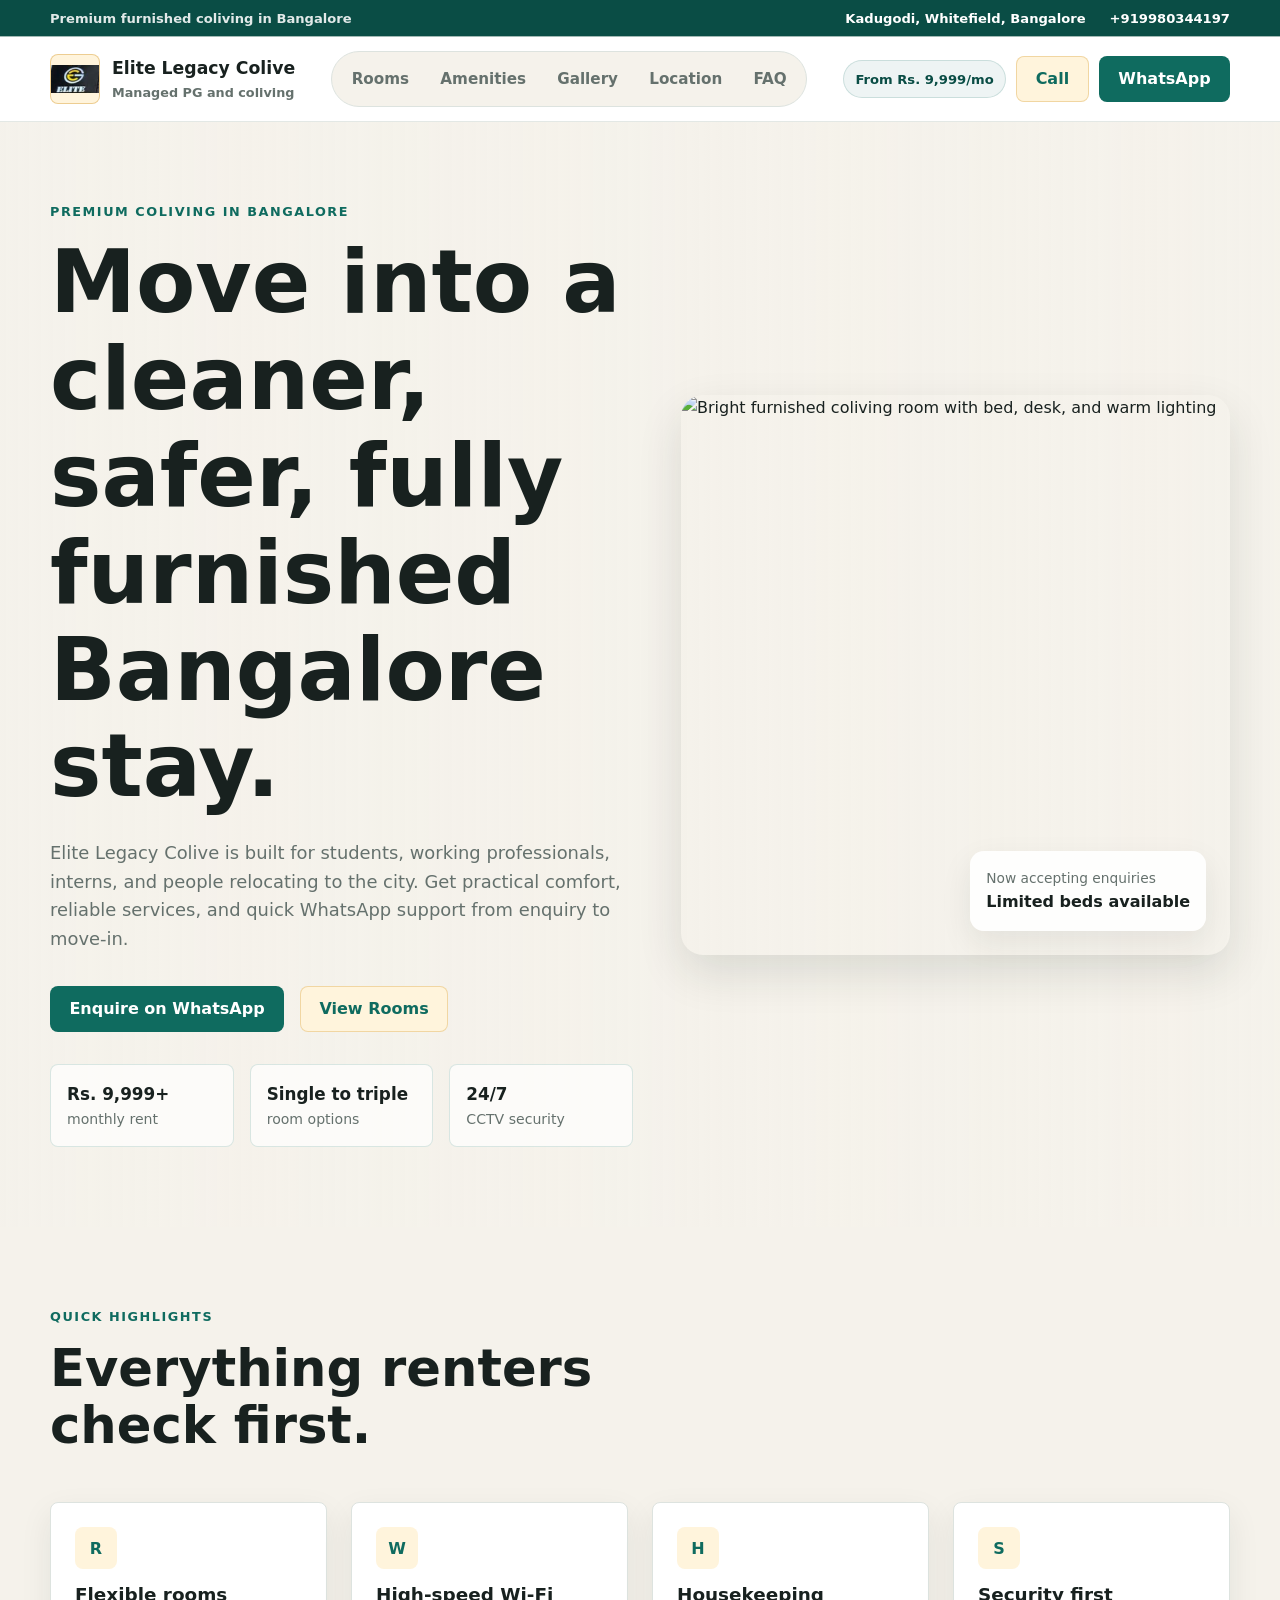
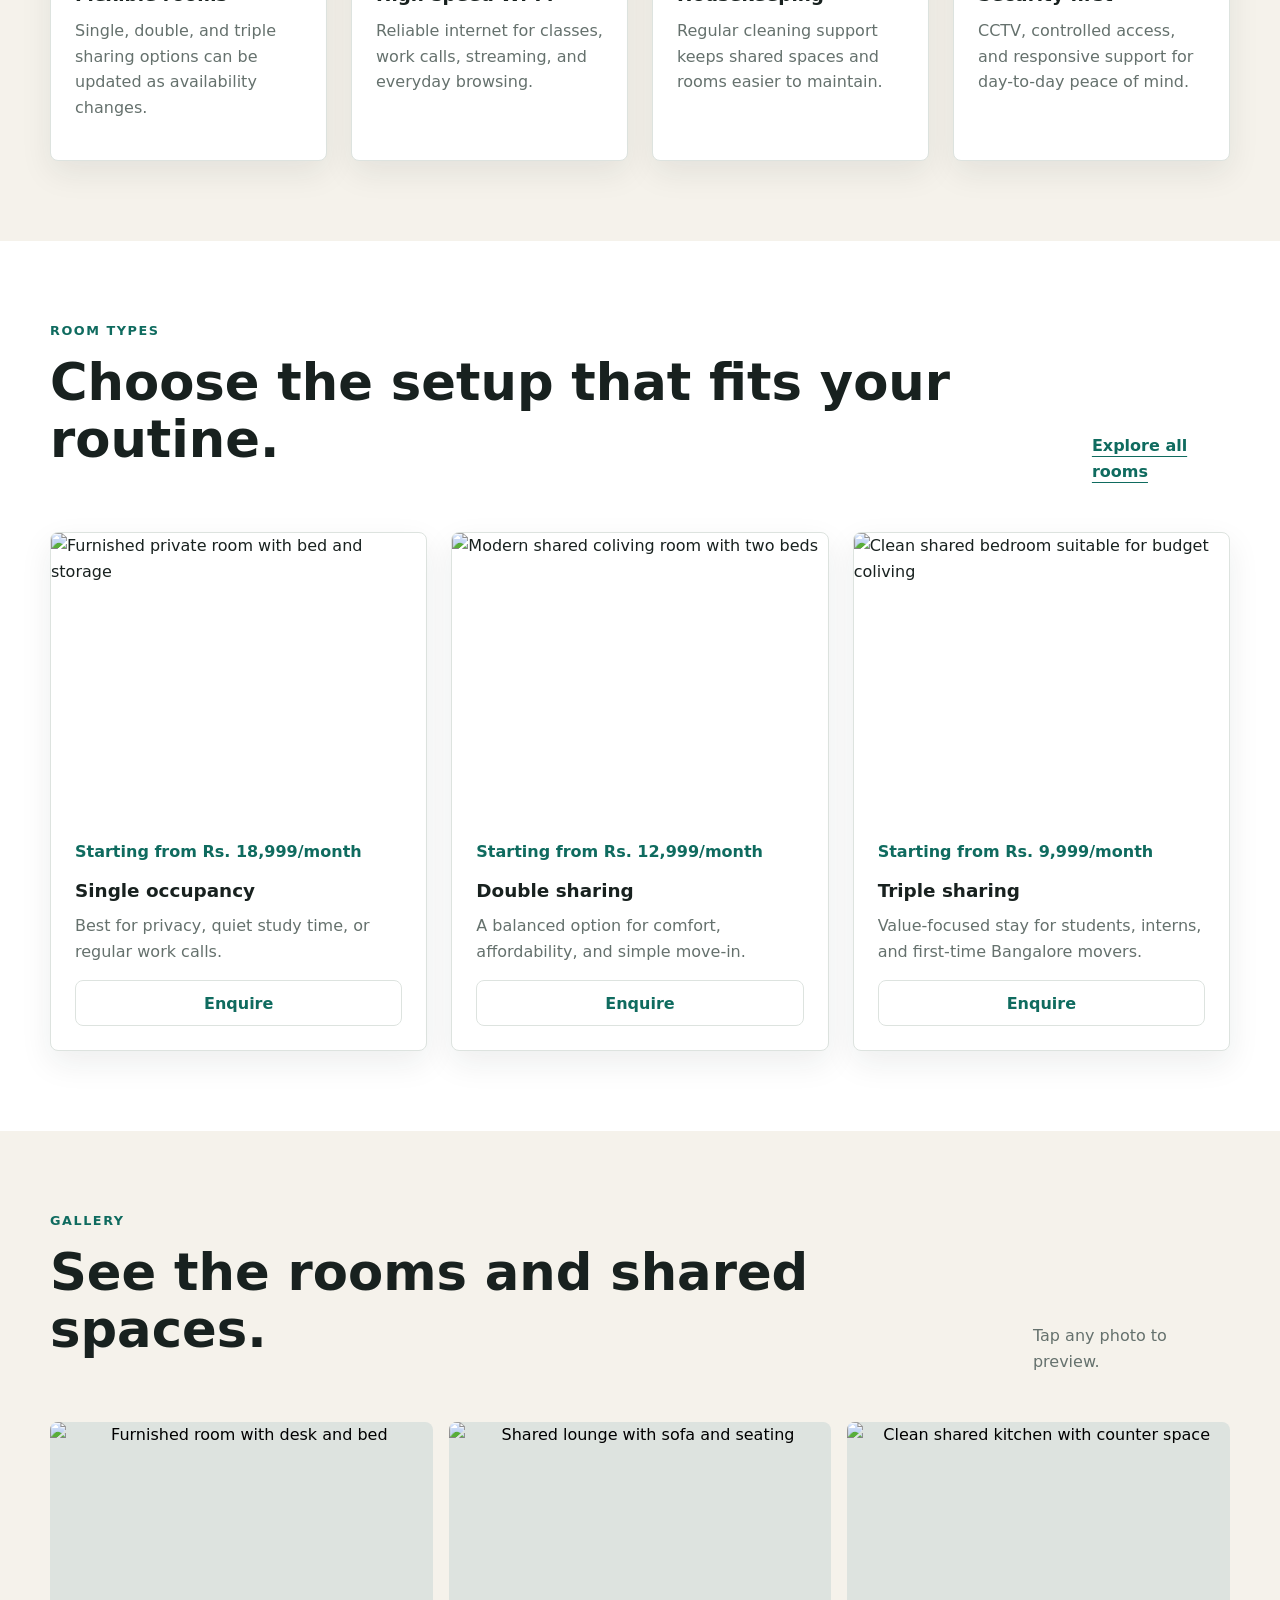
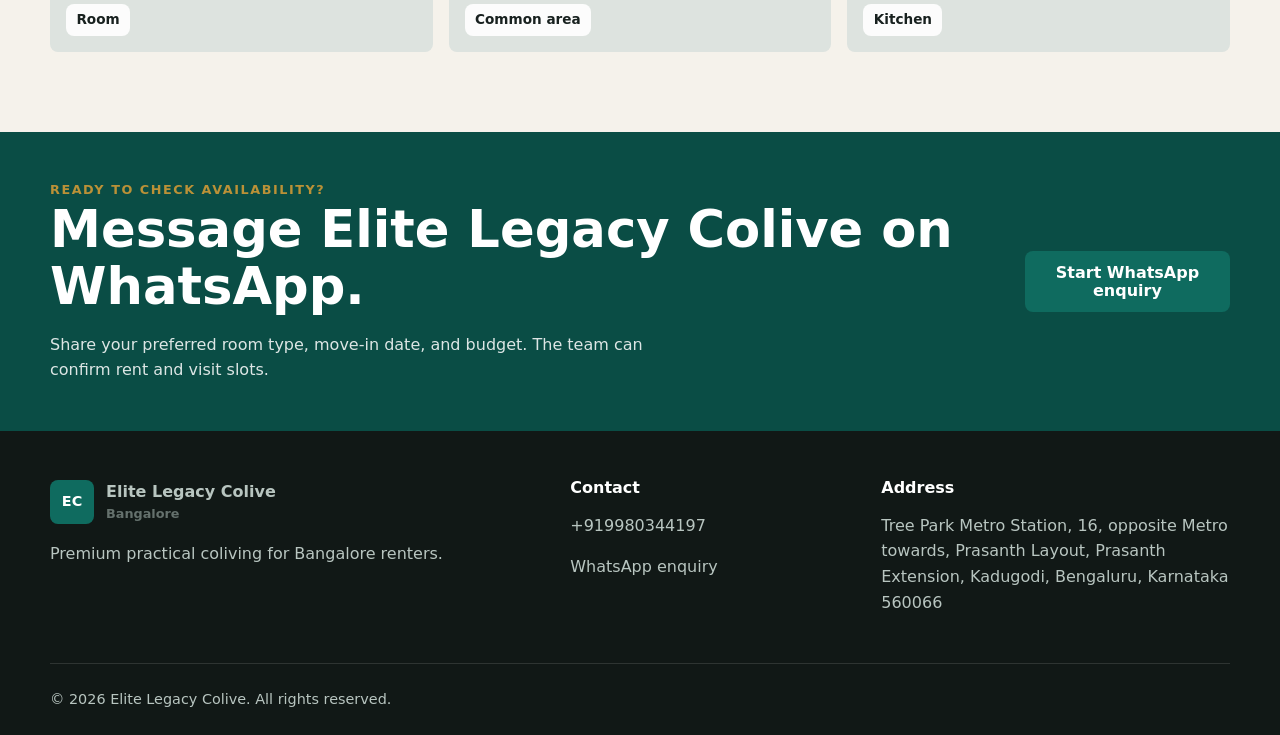
==== commit 052e5ca9: "Updated for galary" ====
--- a/index.html
+++ b/index.html
@@ -36,7 +36,7 @@
         </button>
         <nav class="site-nav nav-v2" id="site-nav" data-nav>
           <a href="rooms.html">Rooms</a>
-          <a href="amenities.html">Amenities</a>
+          <a href="amenities.html">Amenities</a><a href="gallery.html">Gallery</a>
           <a href="location.html">Location</a>
           <a href="faq.html">FAQ</a>
           <a class="mobile-nav-cta" href="#" data-whatsapp>Enquire on WhatsApp</a>
@@ -117,7 +117,7 @@
             <div><p class="eyebrow">Gallery</p><h2 id="gallery-title">See the rooms and shared spaces.</h2></div>
             <p class="section-note">Tap any photo to preview.</p>
           </div>
-          <div class="gallery-grid" data-gallery>
+          <div class="gallery-grid" data-gallery="home">
             <button class="gallery-item" type="button" data-full="https://images.unsplash.com/photo-1522708323590-d24dbb6b0267?auto=format&fit=crop&w=1400&q=84"><img src="https://images.unsplash.com/photo-1522708323590-d24dbb6b0267?auto=format&fit=crop&w=700&q=80" alt="Furnished room with desk and bed" /><span>Room</span></button>
             <button class="gallery-item" type="button" data-full="https://images.unsplash.com/photo-1554995207-c18c203602cb?auto=format&fit=crop&w=1400&q=84"><img src="https://images.unsplash.com/photo-1554995207-c18c203602cb?auto=format&fit=crop&w=700&q=80" alt="Shared lounge with sofa and seating" /><span>Common area</span></button>
             <button class="gallery-item" type="button" data-full="https://images.unsplash.com/photo-1556911220-bff31c812dba?auto=format&fit=crop&w=1400&q=84"><img src="https://images.unsplash.com/photo-1556911220-bff31c812dba?auto=format&fit=crop&w=700&q=80" alt="Clean shared kitchen with counter space" /><span>Kitchen</span></button>
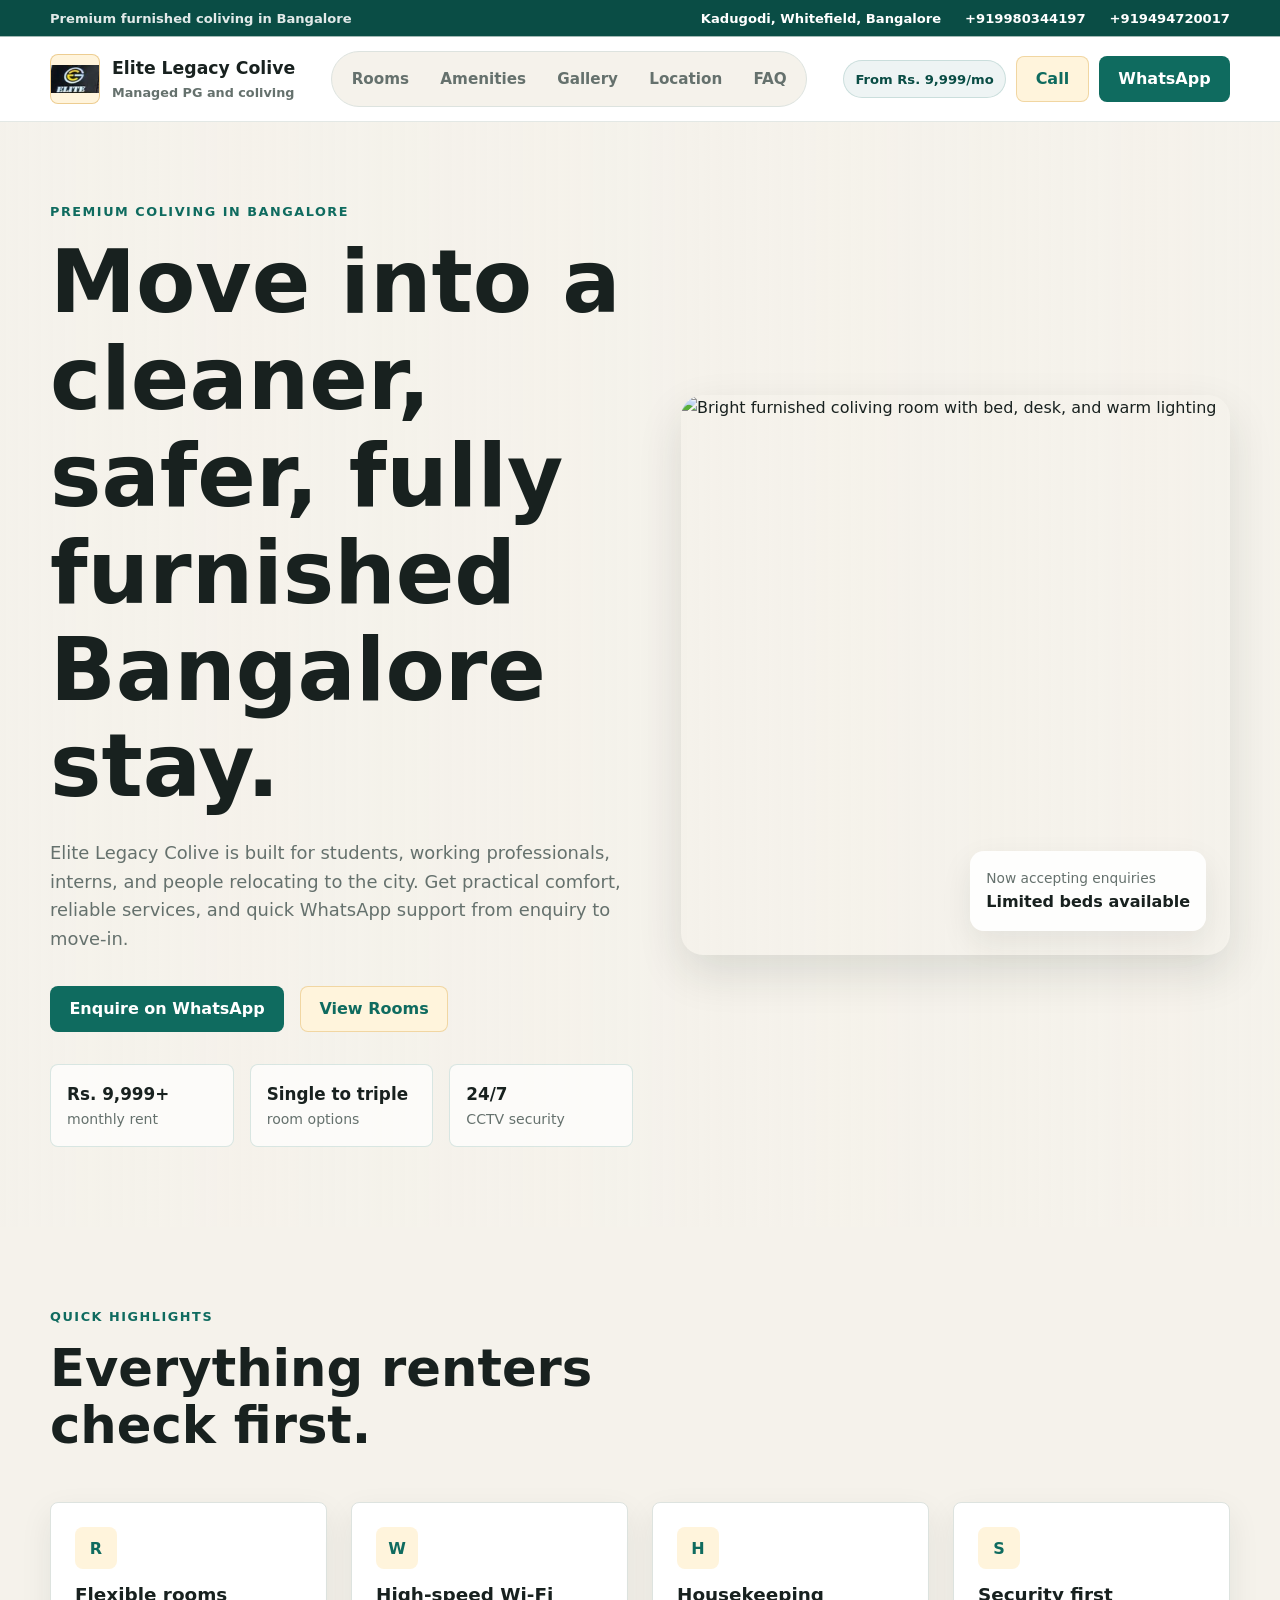
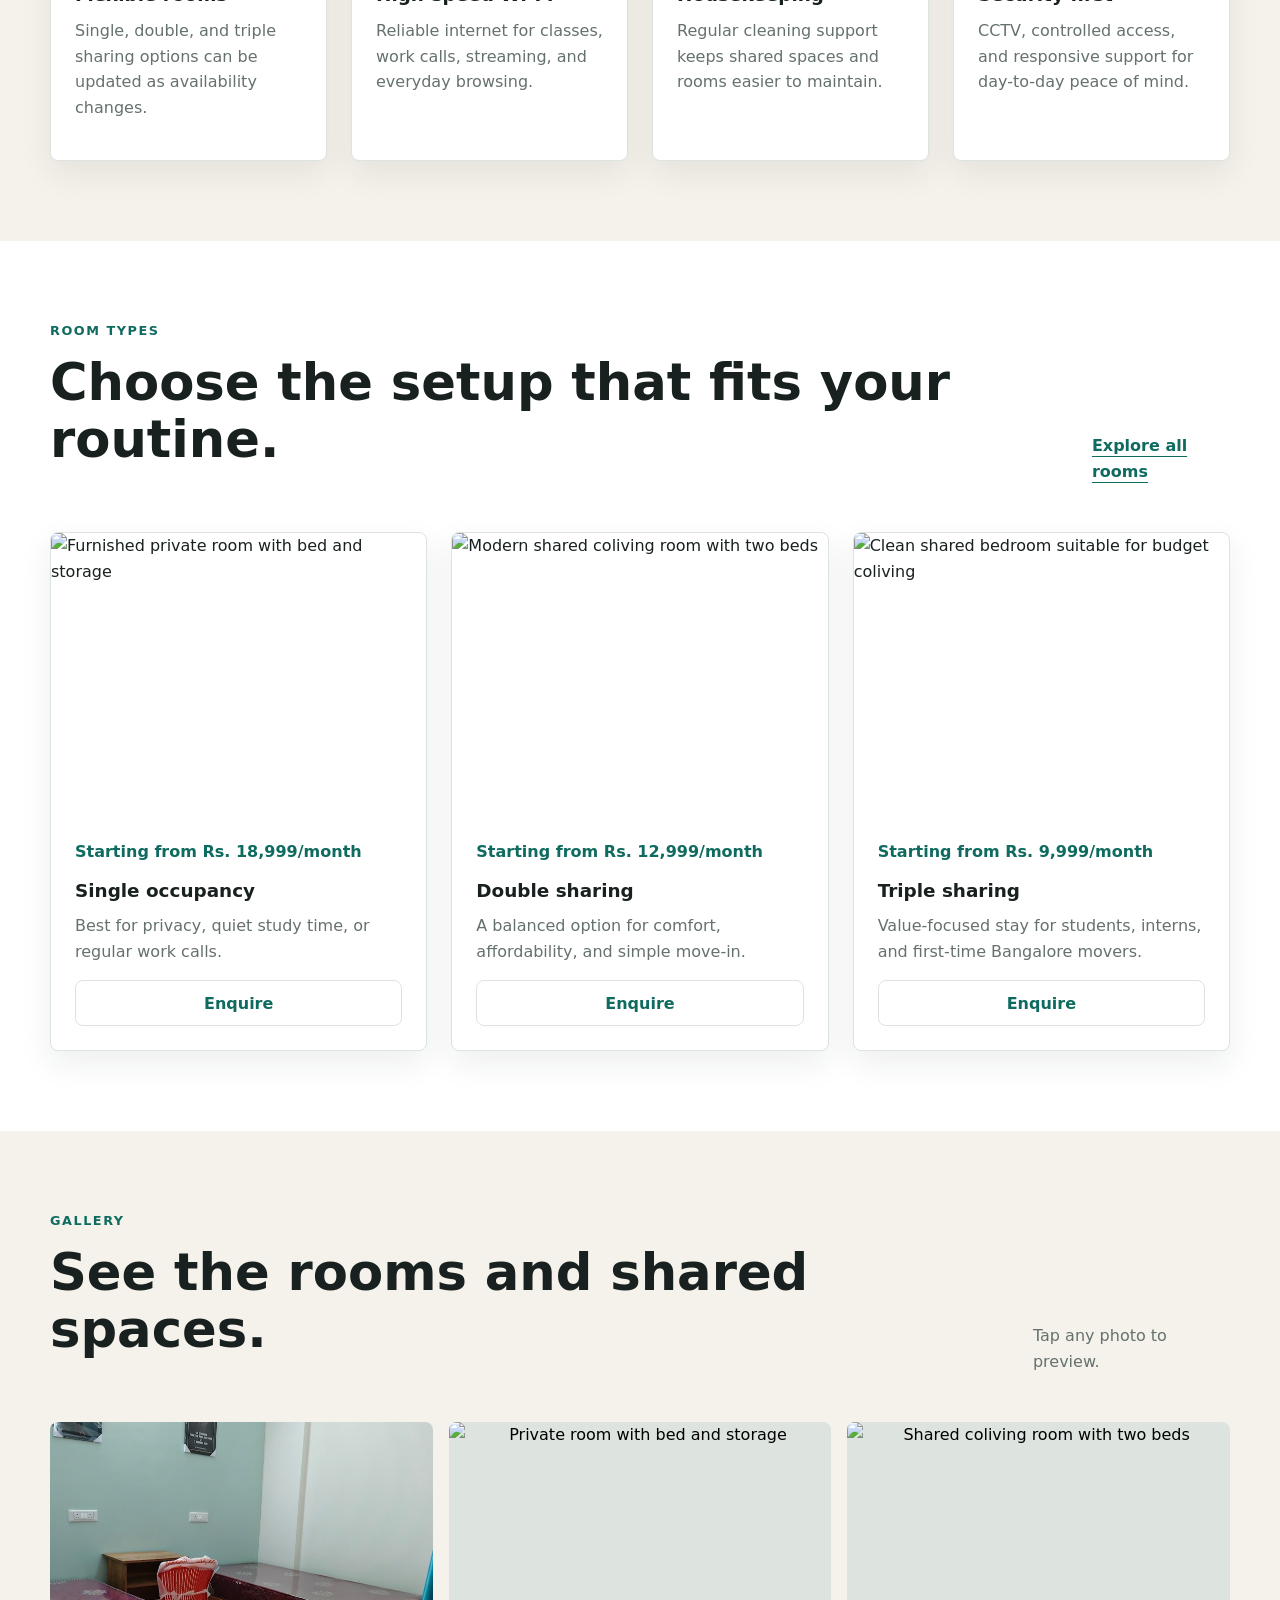
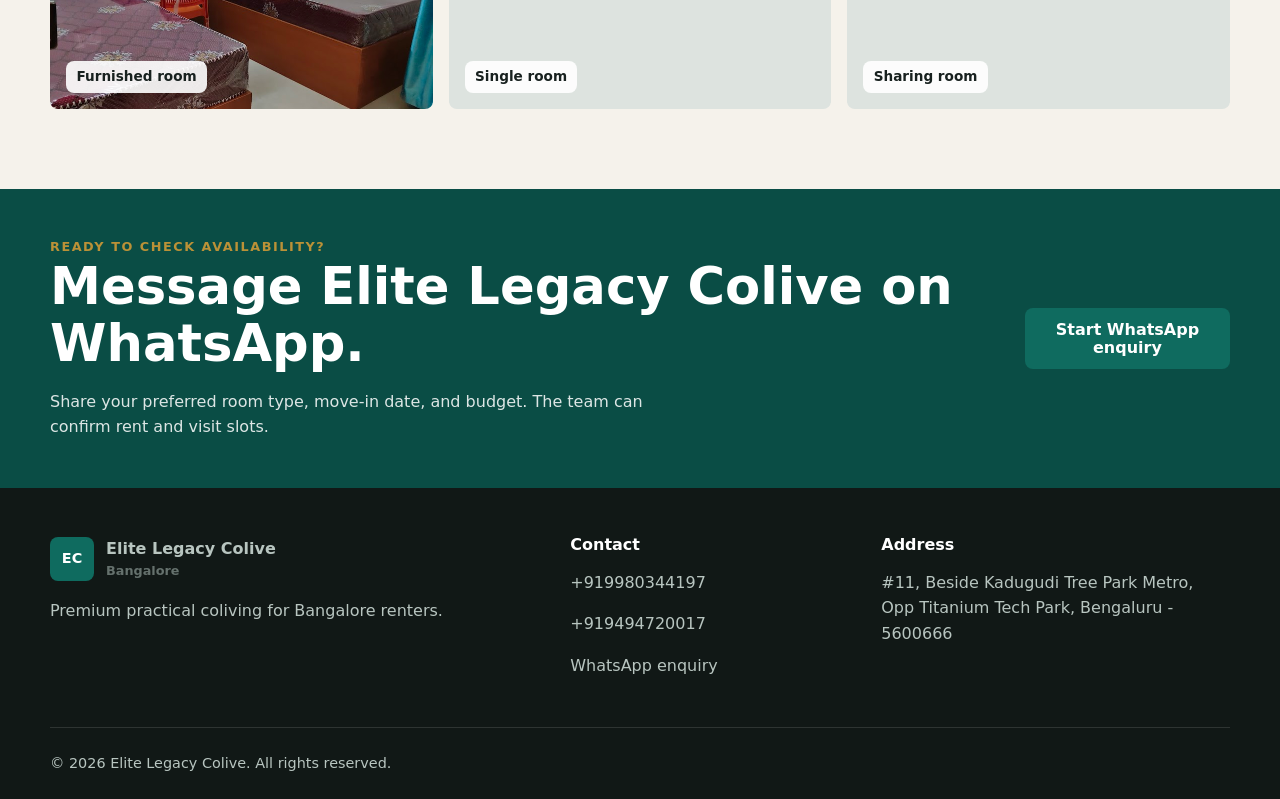
==== commit 8bfbccd8: "updated address" ====
--- a/index.html
+++ b/index.html
@@ -23,6 +23,7 @@
           <div class="header-top-links">
             <a href="location.html">Kadugodi, Whitefield, Bangalore</a>
             <a href="tel:+919980344197">+919980344197</a>
+            <a href="tel:+919494720017">+919494720017</a>
           </div>
         </div>
       </div>
@@ -136,8 +137,8 @@
     <footer class="site-footer">
       <div class="container footer-grid">
         <div><a class="brand footer-brand" href="index.html"><span class="brand-mark">EC</span><span><span class="brand-name">Elite Legacy Colive</span><span class="brand-place">Bangalore</span></span></a><p>Premium practical coliving for Bangalore renters.</p></div>
-        <div><h2>Contact</h2><p><a href="tel:+919980344197">+919980344197</a></p><p><a href="#" data-whatsapp>WhatsApp enquiry</a></p></div>
-        <div><h2>Address</h2><p>Tree Park Metro Station, 16, opposite Metro towards, Prasanth Layout, Prasanth Extension, Kadugodi, Bengaluru, Karnataka 560066</p></div>
+        <div><h2>Contact</h2><p><a href="tel:+919980344197">+919980344197</a></p><p><a href="tel:+919494720017">+919494720017</a></p><p><a href="#" data-whatsapp>WhatsApp enquiry</a></p></div>
+        <div><h2>Address</h2><p>#11, Beside Kadugudi Tree Park Metro, Opp Titanium Tech Park, Bengaluru - 5600666</p></div>
       </div>
       <div class="container footer-bottom"><p>&copy; <span data-year></span> Elite Legacy Colive. All rights reserved.</p></div>
     </footer>
--- a/assets/css/components.css
+++ b/assets/css/components.css
@@ -448,8 +448,13 @@
   gap: var(--space-md);
 }
 
+.gallery-grid-large {
+  gap: var(--space-lg);
+}
+
 .gallery-item {
   position: relative;
+  aspect-ratio: 4 / 3;
   min-height: 230px;
   overflow: hidden;
   padding: 0;
@@ -461,13 +466,28 @@
 .gallery-item img {
   width: 100%;
   height: 100%;
-  min-height: 230px;
+  min-height: 0;
   object-fit: cover;
+  object-position: center;
   transition: transform 260ms ease;
 }
 
 .gallery-item:hover img {
   transform: scale(1.04);
+}
+
+.gallery-more {
+  display: grid;
+  place-items: center;
+  border: 1px solid rgba(15, 107, 95, 0.18);
+  background: var(--color-primary-dark);
+}
+
+.gallery-more::before {
+  content: "";
+  position: absolute;
+  inset: 0;
+  background: linear-gradient(135deg, rgba(216, 157, 53, 0.24), rgba(255, 255, 255, 0.08));
 }
 
 .gallery-item span {
@@ -480,6 +500,63 @@
   background: rgba(255, 255, 255, 0.9);
   font-size: 0.85rem;
   font-weight: 800;
+}
+
+.gallery-more span {
+  position: relative;
+  left: auto;
+  bottom: auto;
+  color: var(--color-primary-dark);
+  background: var(--color-accent-soft);
+  font-size: 1rem;
+}
+
+.video-grid {
+  display: grid;
+  grid-template-columns: repeat(3, minmax(0, 1fr));
+  gap: var(--space-lg);
+}
+
+.video-card {
+  overflow: hidden;
+  border: 1px solid var(--color-line);
+  border-radius: var(--radius-sm);
+  background: var(--color-surface);
+  box-shadow: var(--shadow-card);
+}
+
+.video-poster {
+  position: relative;
+  aspect-ratio: 16 / 10;
+  min-height: 240px;
+  overflow: hidden;
+  background: var(--color-line);
+}
+
+.video-poster img {
+  width: 100%;
+  height: 100%;
+  min-height: 0;
+  object-fit: cover;
+  object-position: center;
+}
+
+.video-poster span {
+  position: absolute;
+  left: var(--space-md);
+  bottom: var(--space-md);
+  display: inline-flex;
+  align-items: center;
+  min-height: 38px;
+  padding: 0.45rem 0.8rem;
+  border-radius: var(--radius-sm);
+  color: var(--color-primary-dark);
+  background: var(--color-accent-soft);
+  font-weight: 900;
+}
+
+.video-card-body {
+  padding: var(--space-lg);
 }
 
 .location-grid,
@@ -646,15 +723,18 @@
 }
 
 .lightbox img {
+  width: auto;
+  height: auto;
   max-height: 82vh;
+  max-width: min(100%, 1100px);
+  object-fit: contain;
   border-radius: var(--radius-sm);
   box-shadow: var(--shadow-soft);
 }
 
-.lightbox-close {
+.lightbox-close,
+.lightbox-nav {
   position: absolute;
-  top: var(--space-lg);
-  right: var(--space-lg);
   min-height: 42px;
   padding: 0.55rem 0.8rem;
   border: 1px solid rgba(255, 255, 255, 0.28);
@@ -663,3 +743,21 @@
   background: rgba(255, 255, 255, 0.1);
   font-weight: 800;
 }
+
+.lightbox-close {
+  top: var(--space-lg);
+  right: var(--space-lg);
+}
+
+.lightbox-nav {
+  top: 50%;
+  transform: translateY(-50%);
+}
+
+.lightbox-prev {
+  left: var(--space-lg);
+}
+
+.lightbox-next {
+  right: var(--space-lg);
+}
--- a/assets/css/responsive.css
+++ b/assets/css/responsive.css
@@ -79,7 +79,8 @@
   .room-grid,
   .testimonial-grid,
   .audience-grid,
-  .gallery-grid {
+  .gallery-grid,
+  .video-grid {
     grid-template-columns: repeat(2, minmax(0, 1fr));
   }
 }
@@ -126,6 +127,7 @@
   .testimonial-grid,
   .audience-grid,
   .gallery-grid,
+  .video-grid,
   .footer-grid {
     grid-template-columns: 1fr;
   }
@@ -139,6 +141,29 @@
 
   .map-panel iframe {
     height: 330px;
+  }
+
+  .lightbox {
+    padding: var(--space-md);
+  }
+
+  .lightbox img {
+    max-width: 100%;
+    max-height: 74vh;
+  }
+
+  .lightbox-nav {
+    top: auto;
+    bottom: var(--space-lg);
+    transform: none;
+  }
+
+  .lightbox-prev {
+    left: var(--space-md);
+  }
+
+  .lightbox-next {
+    right: var(--space-md);
   }
 
   .btn {
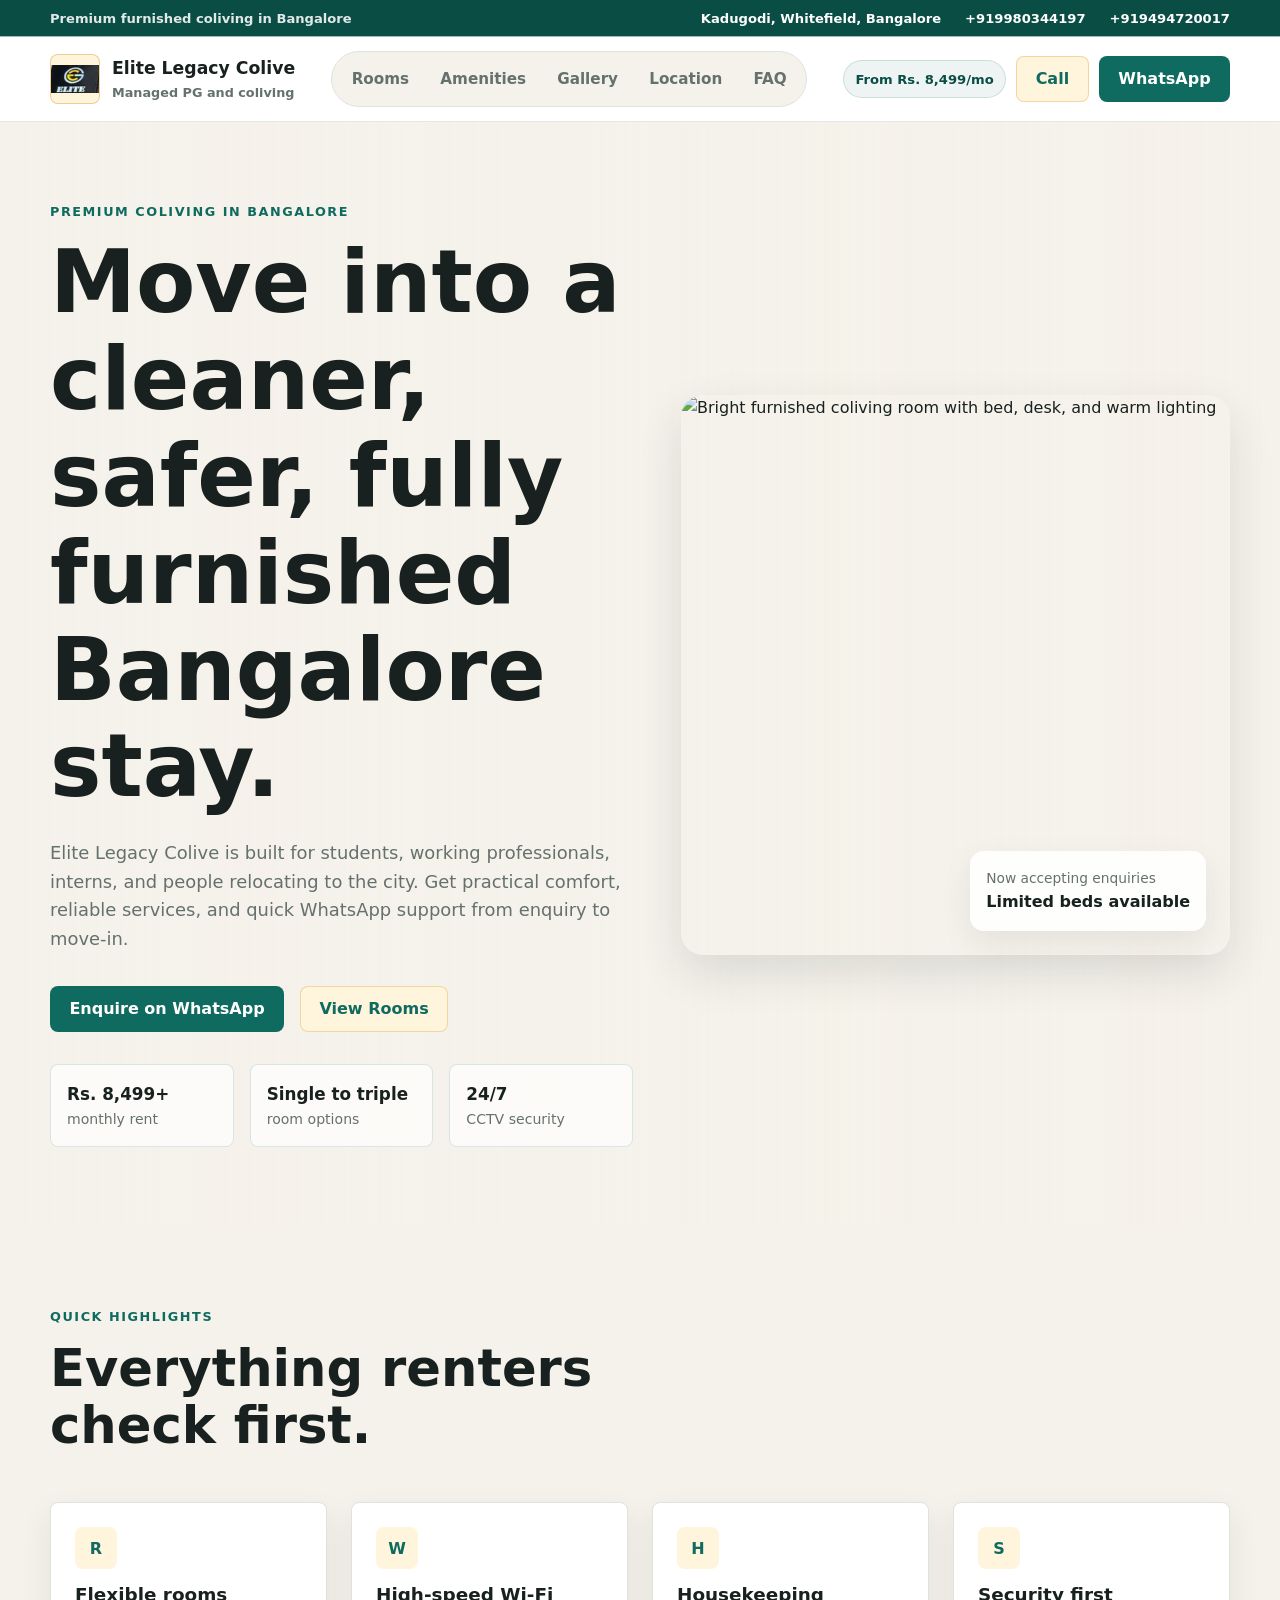
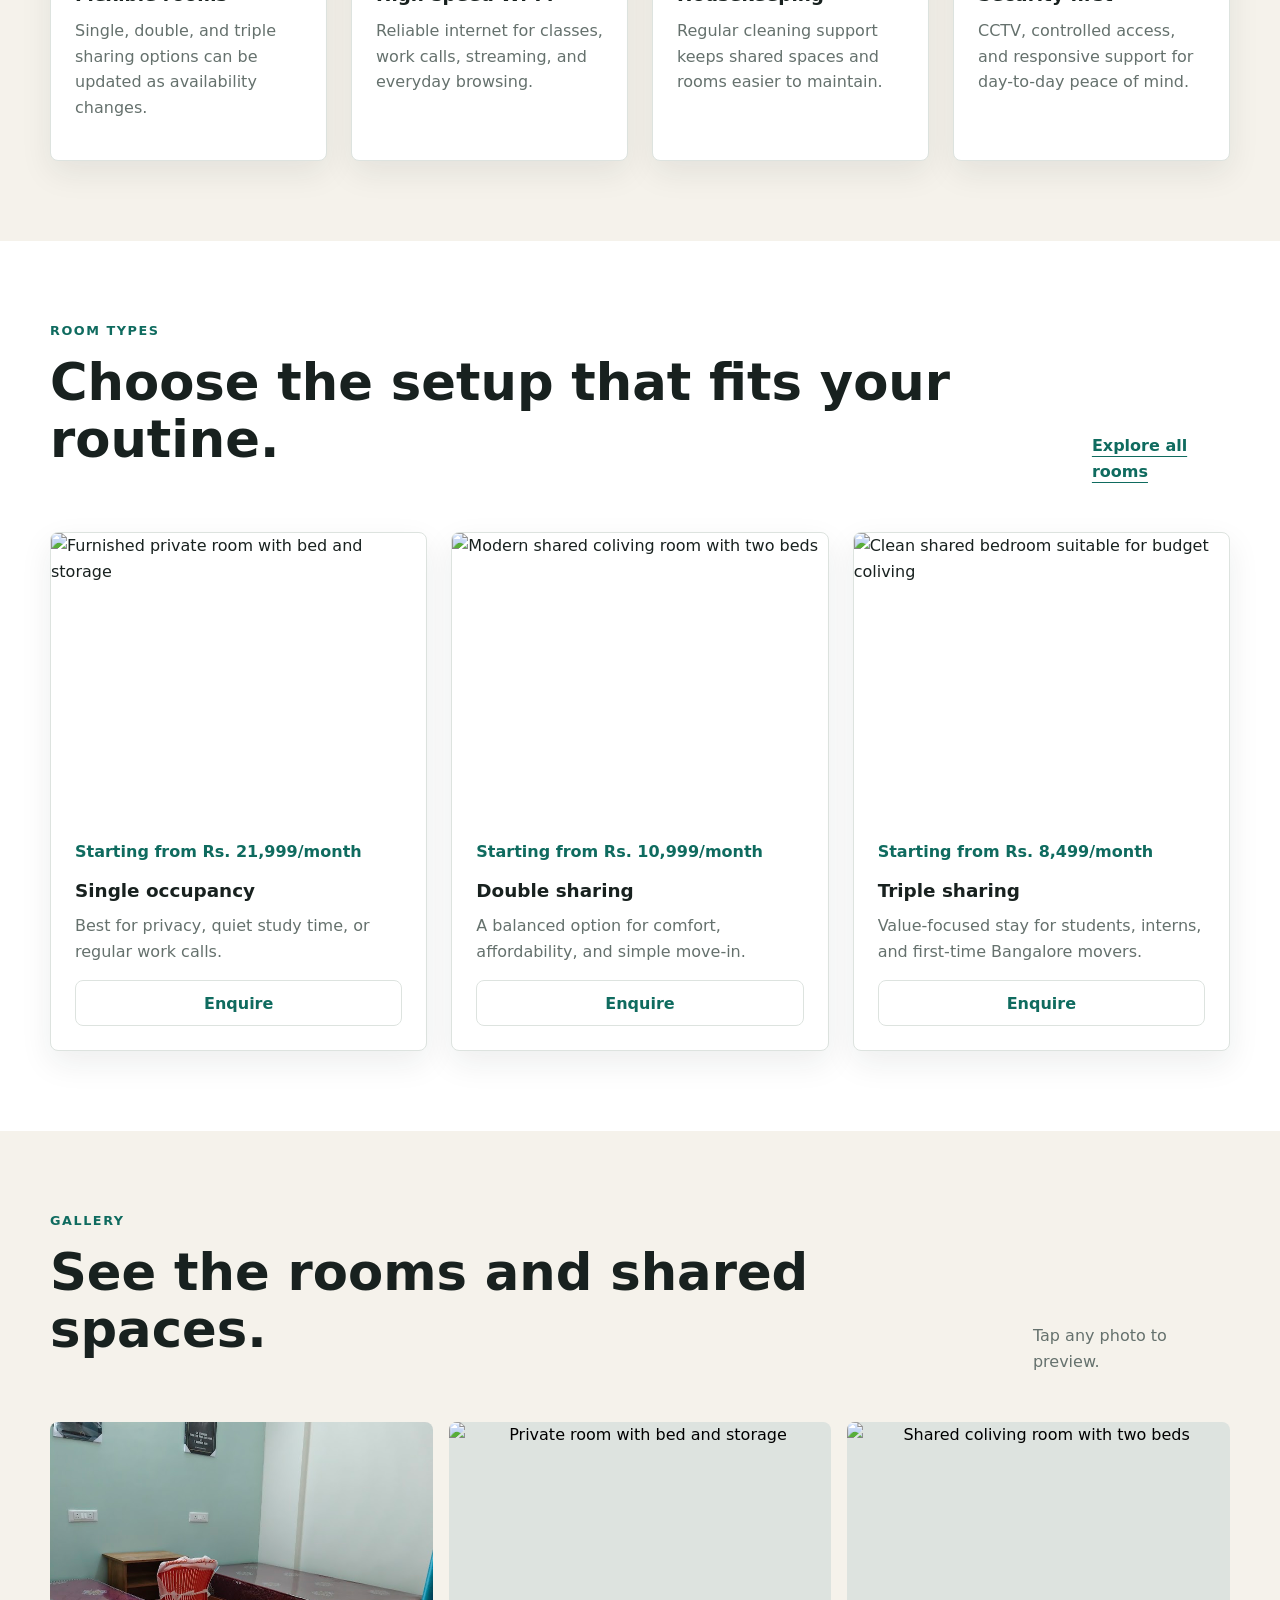
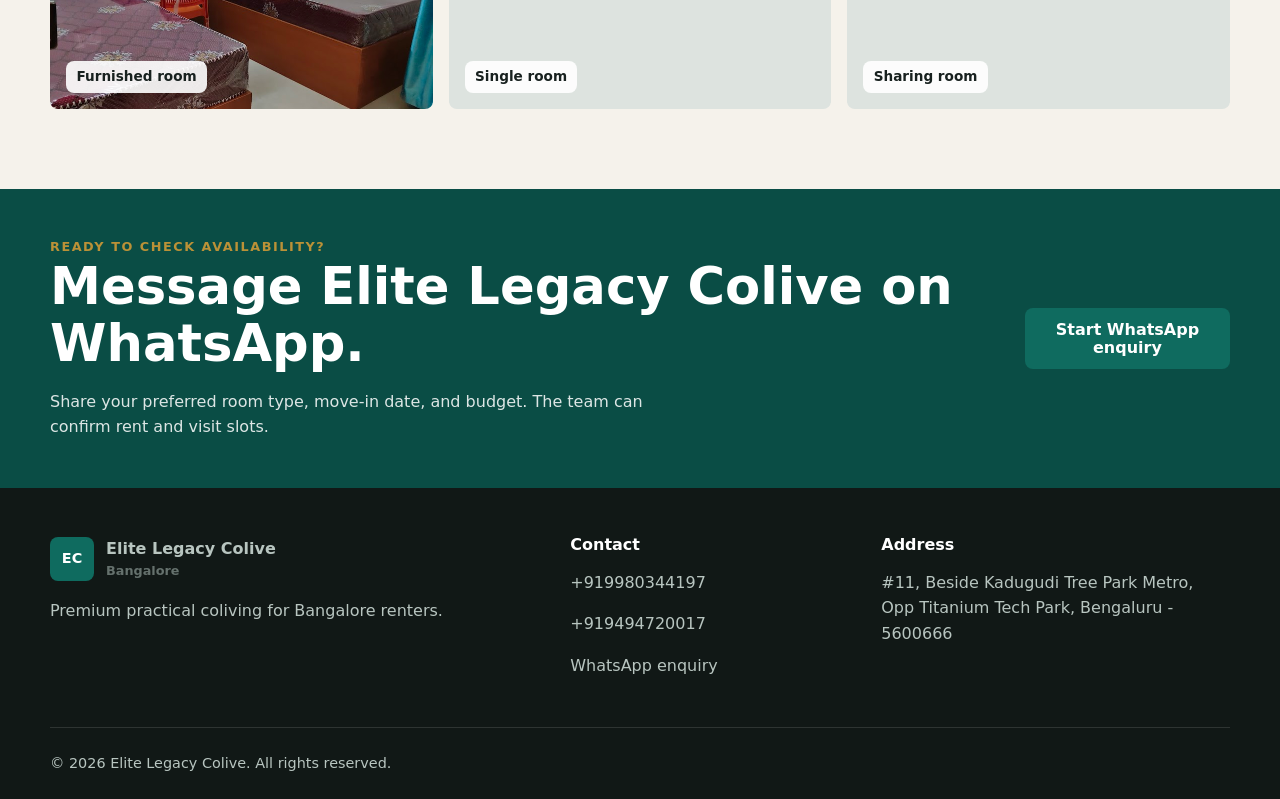
==== commit 013c0525: "Updated for the Price of rooms" ====
--- a/index.html
+++ b/index.html
@@ -43,7 +43,7 @@
           <a class="mobile-nav-cta" href="#" data-whatsapp>Enquire on WhatsApp</a>
         </nav>
         <div class="header-actions">
-          <span class="header-price">From Rs. 9,999/mo</span>
+          <span class="header-price">From Rs. 8,499/mo</span>
           <a class="btn btn-secondary header-call" href="tel:+919980344197">Call</a>
           <a class="btn btn-primary header-cta" href="#" data-whatsapp>WhatsApp</a>
         </div>
@@ -62,7 +62,7 @@
               <a class="btn btn-secondary" href="rooms.html">View Rooms</a>
             </div>
             <div class="hero-stats" aria-label="Property highlights">
-              <div><strong>Rs. 9,999+</strong><span>monthly rent</span></div>
+              <div><strong>Rs. 8,499+</strong><span>monthly rent</span></div>
               <div><strong>Single to triple</strong><span>room options</span></div>
               <div><strong>24/7</strong><span>CCTV security</span></div>
             </div>
@@ -98,15 +98,15 @@
           <div class="room-grid">
             <article class="room-card">
               <img src="https://images.unsplash.com/photo-1560448204-e02f11c3d0e2?auto=format&fit=crop&w=900&q=80" alt="Furnished private room with bed and storage" />
-              <div class="room-card-body"><p class="room-price">Starting from Rs. 18,999/month</p><h3>Single occupancy</h3><p>Best for privacy, quiet study time, or regular work calls.</p><a class="btn btn-outline" href="#" data-whatsapp>Enquire</a></div>
+              <div class="room-card-body"><p class="room-price">Starting from Rs. 21,999/month</p><h3>Single occupancy</h3><p>Best for privacy, quiet study time, or regular work calls.</p><a class="btn btn-outline" href="#" data-whatsapp>Enquire</a></div>
             </article>
             <article class="room-card">
               <img src="https://images.unsplash.com/photo-1493809842364-78817add7ffb?auto=format&fit=crop&w=900&q=80" alt="Modern shared coliving room with two beds" />
-              <div class="room-card-body"><p class="room-price">Starting from Rs. 12,999/month</p><h3>Double sharing</h3><p>A balanced option for comfort, affordability, and simple move-in.</p><a class="btn btn-outline" href="#" data-whatsapp>Enquire</a></div>
+              <div class="room-card-body"><p class="room-price">Starting from Rs. 10,999/month</p><h3>Double sharing</h3><p>A balanced option for comfort, affordability, and simple move-in.</p><a class="btn btn-outline" href="#" data-whatsapp>Enquire</a></div>
             </article>
             <article class="room-card">
               <img src="https://images.unsplash.com/photo-1555854877-bab0e564b8d5?auto=format&fit=crop&w=900&q=80" alt="Clean shared bedroom suitable for budget coliving" />
-              <div class="room-card-body"><p class="room-price">Starting from Rs. 9,999/month</p><h3>Triple sharing</h3><p>Value-focused stay for students, interns, and first-time Bangalore movers.</p><a class="btn btn-outline" href="#" data-whatsapp>Enquire</a></div>
+              <div class="room-card-body"><p class="room-price">Starting from Rs. 8,499/month</p><h3>Triple sharing</h3><p>Value-focused stay for students, interns, and first-time Bangalore movers.</p><a class="btn btn-outline" href="#" data-whatsapp>Enquire</a></div>
             </article>
           </div>
         </div>
